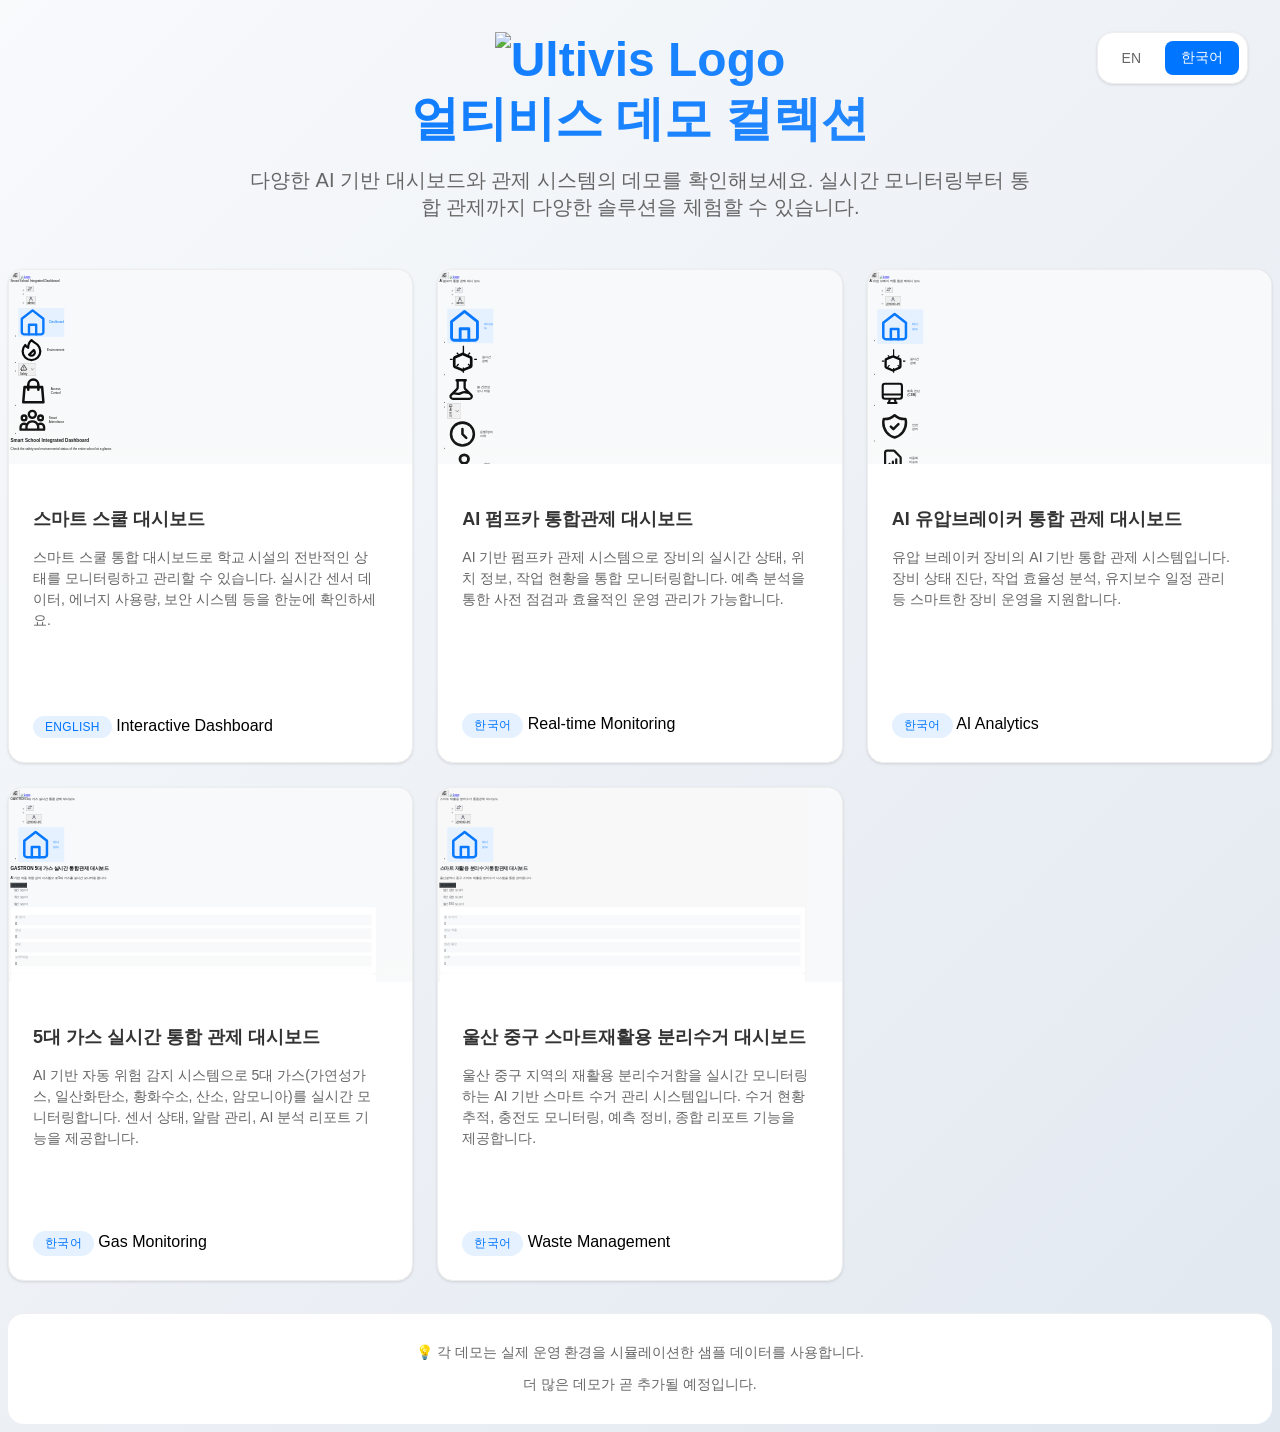
==== index.html @ 72548e25 "style: 진입페이지 한/영 번역 토글추가 - 언어 전환이 가능한 페이지로 수정" ====
<!-- index.html -->
<!doctype html>
<html lang="ko">
  <head>
    <meta charset="UTF-8" />
    <meta name="viewport" content="width=device-width, initial-scale=1.0" />
    <title>Ultivis - Demo Collection</title>
    <link rel="icon" type="image/x-icon" href="./assets/favicon.png" />
    <script src="https://cdn.tailwindcss.com"></script>

    <style>
      @font-face {
        font-family: 'SUIT-Regular';
        src: url('../SUIT-Regular.woff2') format('woff2');
        font-weight: 400;
        font-style: normal;
        font-display: swap;
      }

      :root {
        --color-primary: #0075ff;
        --color-primary-10: #e5f1ff;
        --color-primary-dark: #318fff;
        --color-grayscale-100: #000000;
        --color-grayscale-200: #333333;
        --color-grayscale-300: #666666;
        --color-grayscale-500: #cccccc;
        --color-grayscale-700: #eeeeee;
        --color-grayscale-800: #f5f5f5;
        --color-grayscale-1000: #ffffff;
        --shadow-card: 0px 1px 3px rgba(0, 0, 0, 0.12);
        --radius-lg: 1rem;
        --transition-normal: 0.3s ease-in-out;
      }

      body {
        font-family:
          'SUIT-Regular',
          -apple-system,
          BlinkMacSystemFont,
          'Segoe UI',
          Roboto,
          sans-serif;
        font-weight: 400;
        -webkit-font-smoothing: antialiased;
        -moz-osx-font-smoothing: grayscale;
        background: linear-gradient(135deg, #f8fafc 0%, #e2e8f0 100%);
        min-height: 100vh;
      }

      .demo-card {
        background: var(--color-grayscale-1000);
        border-radius: var(--radius-lg);
        box-shadow: var(--shadow-card);
        border: 1px solid var(--color-grayscale-700);
        transition: all var(--transition-normal);
        overflow: hidden;
        display: flex;
        flex-direction: column;
      }

      .demo-card:hover {
        transform: translateY(-2px);
        box-shadow: 0px 8px 25px rgba(0, 0, 0, 0.15);
      }

      .demo-link {
        display: block;
        text-decoration: none;
        color: inherit;
        height: 100%;
      }

      .demo-card-content {
        padding: 1.5rem;
        height: 250px;
        display: flex;
        flex-direction: column;
        justify-content: space-between;
      }

      .demo-title {
        font-size: 1.125rem;
        font-weight: 600;
        color: var(--color-grayscale-200);
        margin-bottom: 0.5rem;
        line-height: 1.5;
      }

      .demo-description {
        color: var(--color-grayscale-300);
        font-size: 0.875rem;
        line-height: 1.5;
        margin-bottom: 1rem;
        flex-grow: 1;
        max-height: 100px;
        overflow-y: auto;
        padding-right: 0.5rem;
      }

      .demo-description::-webkit-scrollbar {
        width: 4px;
      }

      .demo-description::-webkit-scrollbar-track {
        background: var(--color-grayscale-700);
        border-radius: 2px;
      }

      .demo-description::-webkit-scrollbar-thumb {
        background: var(--color-grayscale-500);
        border-radius: 2px;
      }

      .demo-description::-webkit-scrollbar-thumb:hover {
        background: var(--color-grayscale-300);
      }

      .demo-badge {
        display: inline-block;
        background: var(--color-primary-10);
        color: var(--color-primary);
        padding: 0.25rem 0.75rem;
        border-radius: 9999px;
        font-size: 0.75rem;
        font-weight: 500;
        text-transform: uppercase;
        letter-spacing: 0.025em;
      }

      .demo-preview {
        width: 1920px;
        height: 1080px;
        border: none;
        border-radius: 0;
        pointer-events: none;
        transform: scale(0.192);
        transform-origin: top left;
        margin-bottom: -886px;
        margin-left: 0px;
      }

      .demo-preview-container {
        width: 100%;
        height: 194px;
        overflow: hidden;
        background: #f8f9fa;
        position: relative;
      }

      .demo-preview-overlay {
        position: absolute;
        top: 0;
        left: 0;
        right: 0;
        bottom: 0;
        background: linear-gradient(
          to bottom,
          transparent 0%,
          rgba(255, 255, 255, 0.1) 100%
        );
        z-index: 1;
        pointer-events: none;
      }

      .hero-section {
        text-align: center;
        margin-bottom: 3rem;
      }

      .hero-title {
        font-size: 3rem;
        font-weight: 700;
        background: linear-gradient(
          135deg,
          var(--color-primary) 0%,
          var(--color-primary-dark) 100%
        );
        -webkit-background-clip: text;
        -webkit-text-fill-color: transparent;
        background-clip: text;
        margin-bottom: 1rem;
      }

      .hero-subtitle {
        font-size: 1.25rem;
        color: var(--color-grayscale-300);
        max-width: 800px;
        margin: 0 auto;
      }

      .grid-container {
        display: grid;
        grid-template-columns: repeat(auto-fit, minmax(350px, 1fr));
        gap: 1.5rem;
        margin-bottom: 2rem;
      }

      .footer-note {
        text-align: center;
        color: var(--color-grayscale-300);
        font-size: 0.875rem;
        padding: 1rem;
        border-top: 1px solid var(--color-grayscale-700);
        background: var(--color-grayscale-1000);
        border-radius: var(--radius-lg);
        margin-top: 2rem;
      }

      /* Language Toggle Button */
      .language-toggle {
        position: fixed;
        top: 2rem;
        right: 2rem;
        z-index: 1000;
        background: var(--color-grayscale-1000);
        border: 1px solid var(--color-grayscale-700);
        border-radius: var(--radius-lg);
        box-shadow: var(--shadow-card);
        padding: 0.5rem;
        display: flex;
        align-items: center;
        gap: 0.5rem;
        transition: all var(--transition-normal);
      }

      .language-toggle:hover {
        box-shadow: 0px 8px 25px rgba(0, 0, 0, 0.15);
        transform: translateY(-1px);
      }

      .language-toggle-btn {
        padding: 0.5rem 1rem;
        border: none;
        background: transparent;
        color: var(--color-grayscale-300);
        cursor: pointer;
        border-radius: 0.5rem;
        font-size: 0.875rem;
        font-weight: 500;
        transition: all var(--transition-normal);
      }

      .language-toggle-btn.active {
        background: var(--color-primary);
        color: white;
      }

      .language-toggle-btn:hover:not(.active) {
        background: var(--color-grayscale-700);
        color: var(--color-grayscale-200);
      }

      /* Language content visibility - Korean as default */
      .lang-en {
        display: none;
      }

      .lang-ko {
        display: block;
      }

      .english-mode .lang-en {
        display: block;
      }

      .english-mode .lang-ko {
        display: none;
      }

      @media (max-width: 640px) {
        .hero-title {
          font-size: 2rem;
        }

        .grid-container {
          grid-template-columns: 1fr;
          gap: 1rem;
        }

        .demo-card-content {
          padding: 1.25rem;
        }

        .language-toggle {
          top: 1rem;
          right: 1rem;
          padding: 0.375rem;
        }

        .language-toggle-btn {
          padding: 0.375rem 0.75rem;
          font-size: 0.75rem;
        }
      }
    </style>
  </head>

  <body class="p-6 md:p-8 lg:p-12">
    <!-- Language Toggle Button -->
    <div class="language-toggle">
      <button class="language-toggle-btn" id="btn-en" onclick="switchLanguage('en')">
        EN
      </button>
      <button class="language-toggle-btn active" id="btn-ko" onclick="switchLanguage('ko')">
        한국어
      </button>
    </div>

    <div class="mx-auto max-w-6xl">
      <!-- Hero Section -->
      <div class="hero-section">
        <h1 class="hero-title flex items-center justify-center">
          <img
            src="./assets/favicon.png"
            alt="Ultivis Logo"
            class="mr-4 h-16 w-16"
          />
          <span class="lang-en">Ultivis Demo Collection</span>
          <span class="lang-ko">얼티비스 데모 컬렉션</span>
        </h1>
        <p class="hero-subtitle">
          <span class="lang-en">
            Explore various AI-powered dashboards and control systems. Experience diverse solutions from real-time monitoring to integrated control systems.
          </span>
          <span class="lang-ko">
            다양한 AI 기반 대시보드와 관제 시스템의 데모를 확인해보세요. 실시간 모니터링부터 통합 관제까지 다양한 솔루션을 체험할 수 있습니다.
          </span>
        </p>
      </div>

      <!-- Demo Cards Grid -->
      <div class="grid-container">
        <!-- Demo 1: Smart School Dashboard -->
        <div class="demo-card">
          <a href="./pages/01.html" class="demo-link">
            <div class="demo-preview-container">
              <iframe src="./pages/01.html" class="demo-preview"></iframe>
              <div class="demo-preview-overlay"></div>
            </div>
            <div class="demo-card-content">
              <div>
                <h3 class="demo-title">
                  <span class="lang-en">Smart School Dashboard</span>
                  <span class="lang-ko">스마트 스쿨 대시보드</span>
                </h3>
                <p class="demo-description">
                  <span class="lang-en">
                    Comprehensive smart school integrated dashboard for monitoring and managing overall facility status. View real-time sensor data, energy usage, security systems and more at a glance.
                  </span>
                  <span class="lang-ko">
                    스마트 스쿨 통합 대시보드로 학교 시설의 전반적인 상태를 모니터링하고 관리할 수 있습니다. 실시간 센서 데이터, 에너지 사용량, 보안 시스템 등을 한눈에 확인하세요.
                  </span>
                </p>
              </div>
              <div class="flex items-center justify-between">
                <span class="demo-badge">English</span>
                <span class="text-gray-400 text-xs">Interactive Dashboard</span>
              </div>
            </div>
          </a>
        </div>

        <!-- Demo 2: AI 펌프카 -->
        <div class="demo-card">
          <a href="./pages/02.html" class="demo-link">
            <div class="demo-preview-container">
              <iframe src="./pages/02.html" class="demo-preview"></iframe>
              <div class="demo-preview-overlay"></div>
            </div>
            <div class="demo-card-content">
              <div>
                <h3 class="demo-title">
                  <span class="lang-en">AI Pump Truck Integrated Control Dashboard</span>
                  <span class="lang-ko">AI 펌프카 통합관제 대시보드</span>
                </h3>
                <p class="demo-description">
                  <span class="lang-en">
                    AI-based pump truck control system for integrated monitoring of real-time equipment status, location information, and work progress. Enables predictive analysis for proactive maintenance and efficient operation management.
                  </span>
                  <span class="lang-ko">
                    AI 기반 펌프카 관제 시스템으로 장비의 실시간 상태, 위치 정보, 작업 현황을 통합 모니터링합니다. 예측 분석을 통한 사전 점검과 효율적인 운영 관리가 가능합니다.
                  </span>
                </p>
              </div>
              <div class="flex items-center justify-between">
                <span class="demo-badge">한국어</span>
                <span class="text-gray-400 text-xs">Real-time Monitoring</span>
              </div>
            </div>
          </a>
        </div>

        <!-- Demo 3: AI 유압 브레이커 -->
        <div class="demo-card">
          <a href="./pages/03.html" class="demo-link">
            <div class="demo-preview-container">
              <iframe src="./pages/03.html" class="demo-preview"></iframe>
              <div class="demo-preview-overlay"></div>
            </div>
            <div class="demo-card-content">
              <div>
                <h3 class="demo-title">
                  <span class="lang-en">AI Hydraulic Breaker Integrated Control Dashboard</span>
                  <span class="lang-ko">AI 유압브레이커 통합 관제 대시보드</span>
                </h3>
                <p class="demo-description">
                  <span class="lang-en">
                    AI-based integrated control system for hydraulic breaker equipment. Supports smart equipment operation including equipment status diagnosis, work efficiency analysis, and maintenance schedule management.
                  </span>
                  <span class="lang-ko">
                    유압 브레이커 장비의 AI 기반 통합 관제 시스템입니다. 장비 상태 진단, 작업 효율성 분석, 유지보수 일정 관리 등 스마트한 장비 운영을 지원합니다.
                  </span>
                </p>
              </div>
              <div class="flex items-center justify-between">
                <span class="demo-badge">한국어</span>
                <span class="text-gray-400 text-xs">AI Analytics</span>
              </div>
            </div>
          </a>
        </div>

        <!-- Demo 4: GASTRON 5대 가스 관제 -->
        <div class="demo-card">
          <a href="./pages/04.html" class="demo-link">
            <div class="demo-preview-container">
              <iframe src="./pages/04.html" class="demo-preview"></iframe>
              <div class="demo-preview-overlay"></div>
            </div>
            <div class="demo-card-content">
              <div>
                <h3 class="demo-title">
                  <span class="lang-en">5-Gas Real-Time Integrated Control Dashboard</span>
                  <span class="lang-ko">5대 가스 실시간 통합 관제 대시보드</span>
                </h3>
                <p class="demo-description">
                  <span class="lang-en">
                    AI-based automatic hazard detection system for real-time monitoring of 5 gases (combustible gas, carbon monoxide, hydrogen sulfide, oxygen, ammonia). Provides sensor status, alarm management, and AI analysis report functions.
                  </span>
                  <span class="lang-ko">
                    AI 기반 자동 위험 감지 시스템으로 5대 가스(가연성가스, 일산화탄소, 황화수소, 산소, 암모니아)를 실시간 모니터링합니다. 센서 상태, 알람 관리, AI 분석 리포트 기능을 제공합니다.
                  </span>
                </p>
              </div>
              <div class="flex items-center justify-between">
                <span class="demo-badge">한국어</span>
                <span class="text-gray-400 text-xs">Gas Monitoring</span>
              </div>
            </div>
          </a>
        </div>

        <!-- Demo 5: 스마트 재활용 분리수거 대시보드 -->
        <div class="demo-card">
          <a href="./pages/05.html" class="demo-link">
            <div class="demo-preview-container">
              <iframe src="./pages/05.html" class="demo-preview"></iframe>
              <div class="demo-preview-overlay"></div>
            </div>
            <div class="demo-card-content">
              <div>
                <h3 class="demo-title">
                  <span class="lang-en">Ulsan Jung-gu Smart Recycling Collection Dashboard</span>
                  <span class="lang-ko">울산 중구 스마트재활용 분리수거 대시보드</span>
                </h3>
                <p class="demo-description">
                  <span class="lang-en">
                    AI-based smart waste collection management system for real-time monitoring of recycling collection machines in Ulsan Jung-gu. Features include collection status tracking, fill level monitoring, predictive maintenance, and comprehensive reporting.
                  </span>
                  <span class="lang-ko">
                    울산 중구 지역의 재활용 분리수거함을 실시간 모니터링하는 AI 기반 스마트 수거 관리 시스템입니다. 수거 현황 추적, 충전도 모니터링, 예측 정비, 종합 리포트 기능을 제공합니다.
                  </span>
                </p>
              </div>
              <div class="flex items-center justify-between">
                <span class="demo-badge">한국어</span>
                <span class="text-gray-400 text-xs">Waste Management</span>
              </div>
            </div>
          </a>
        </div>
      </div>

      <!-- Footer Note -->
      <div class="footer-note">
        <p>
          <span class="lang-en">
            💡 Each demo uses sample data that simulates real operating environments.
          </span>
          <span class="lang-ko">
            💡 각 데모는 실제 운영 환경을 시뮬레이션한 샘플 데이터를 사용합니다.
          </span>
        </p>
        <p class="mt-2 text-xs">
          <span class="lang-en">
            More demos will be added soon.
          </span>
          <span class="lang-ko">
            더 많은 데모가 곧 추가될 예정입니다.
          </span>
        </p>
      </div>
    </div>

    <script>
      // Language toggle functionality
      function switchLanguage(lang) {
        const body = document.body;
        const btnEn = document.getElementById('btn-en');
        const btnKo = document.getElementById('btn-ko');
        
        if (lang === 'en') {
          body.classList.add('english-mode');
          btnEn.classList.add('active');
          btnKo.classList.remove('active');
          localStorage.setItem('language', 'en');
        } else {
          body.classList.remove('english-mode');
          btnKo.classList.add('active');
          btnEn.classList.remove('active');
          localStorage.setItem('language', 'ko');
        }
      }
      
      // Initialize language from localStorage or default to Korean
      document.addEventListener('DOMContentLoaded', function() {
        const savedLang = localStorage.getItem('language') || 'ko';
        switchLanguage(savedLang);
      });
    </script>
  </body>
</html>
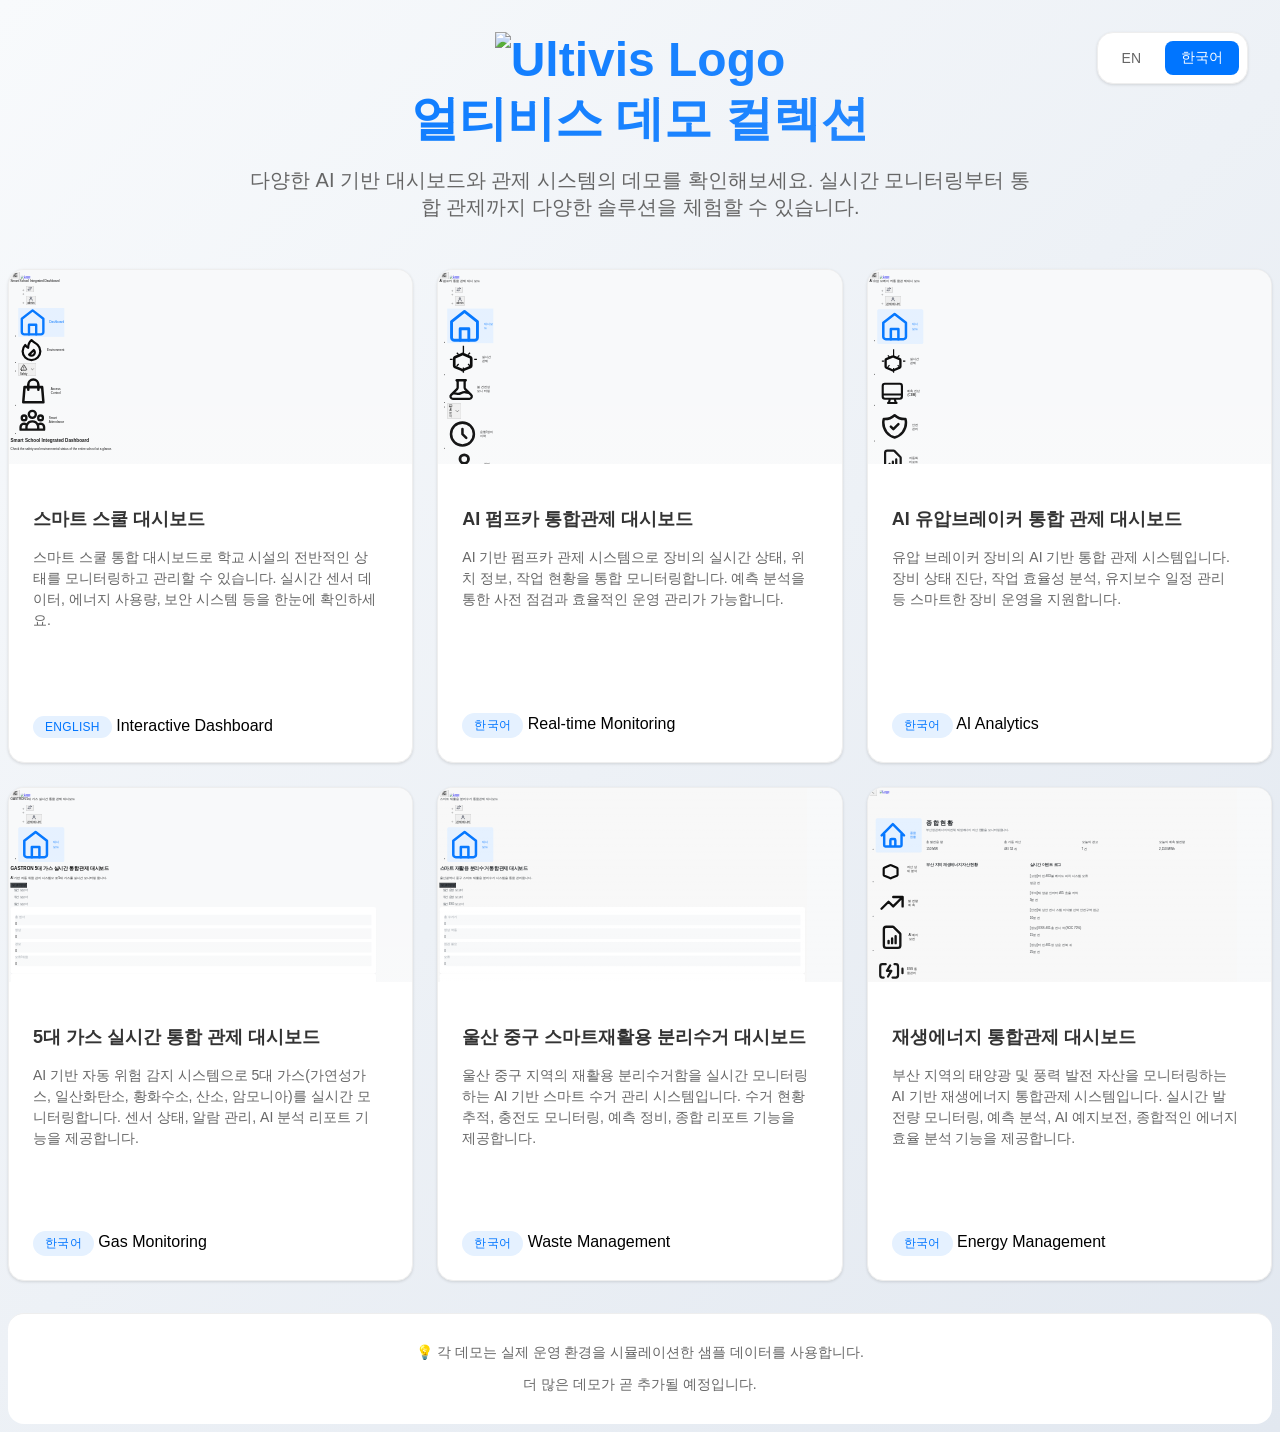
==== commit bda88347: "feat: 데모페이지(6) 추가 - 페이지 추가 - index.html 해당 페이지 라우트 업데이트" ====
--- a/index.html
+++ b/index.html
@@ -480,6 +480,36 @@
             </div>
           </a>
         </div>
+
+        <!-- Demo 6: 재생에너지 통합관제 -->
+        <div class="demo-card">
+          <a href="./pages/06.html" class="demo-link">
+            <div class="demo-preview-container">
+              <iframe src="./pages/06.html" class="demo-preview"></iframe>
+              <div class="demo-preview-overlay"></div>
+            </div>
+            <div class="demo-card-content">
+              <div>
+                <h3 class="demo-title">
+                  <span class="lang-en">Renewable Energy Integrated Control Dashboard</span>
+                  <span class="lang-ko">재생에너지 통합관제 대시보드</span>
+                </h3>
+                <p class="demo-description">
+                  <span class="lang-en">
+                    AI-based renewable energy integrated control system for monitoring solar and wind power assets in Busan region. Features include real-time power generation monitoring, predictive analytics, AI-powered maintenance, and comprehensive energy efficiency analysis.
+                  </span>
+                  <span class="lang-ko">
+                    부산 지역의 태양광 및 풍력 발전 자산을 모니터링하는 AI 기반 재생에너지 통합관제 시스템입니다. 실시간 발전량 모니터링, 예측 분석, AI 예지보전, 종합적인 에너지 효율 분석 기능을 제공합니다.
+                  </span>
+                </p>
+              </div>
+              <div class="flex items-center justify-between">
+                <span class="demo-badge">한국어</span>
+                <span class="text-gray-400 text-xs">Energy Management</span>
+              </div>
+            </div>
+          </a>
+        </div>
       </div>
 
       <!-- Footer Note -->
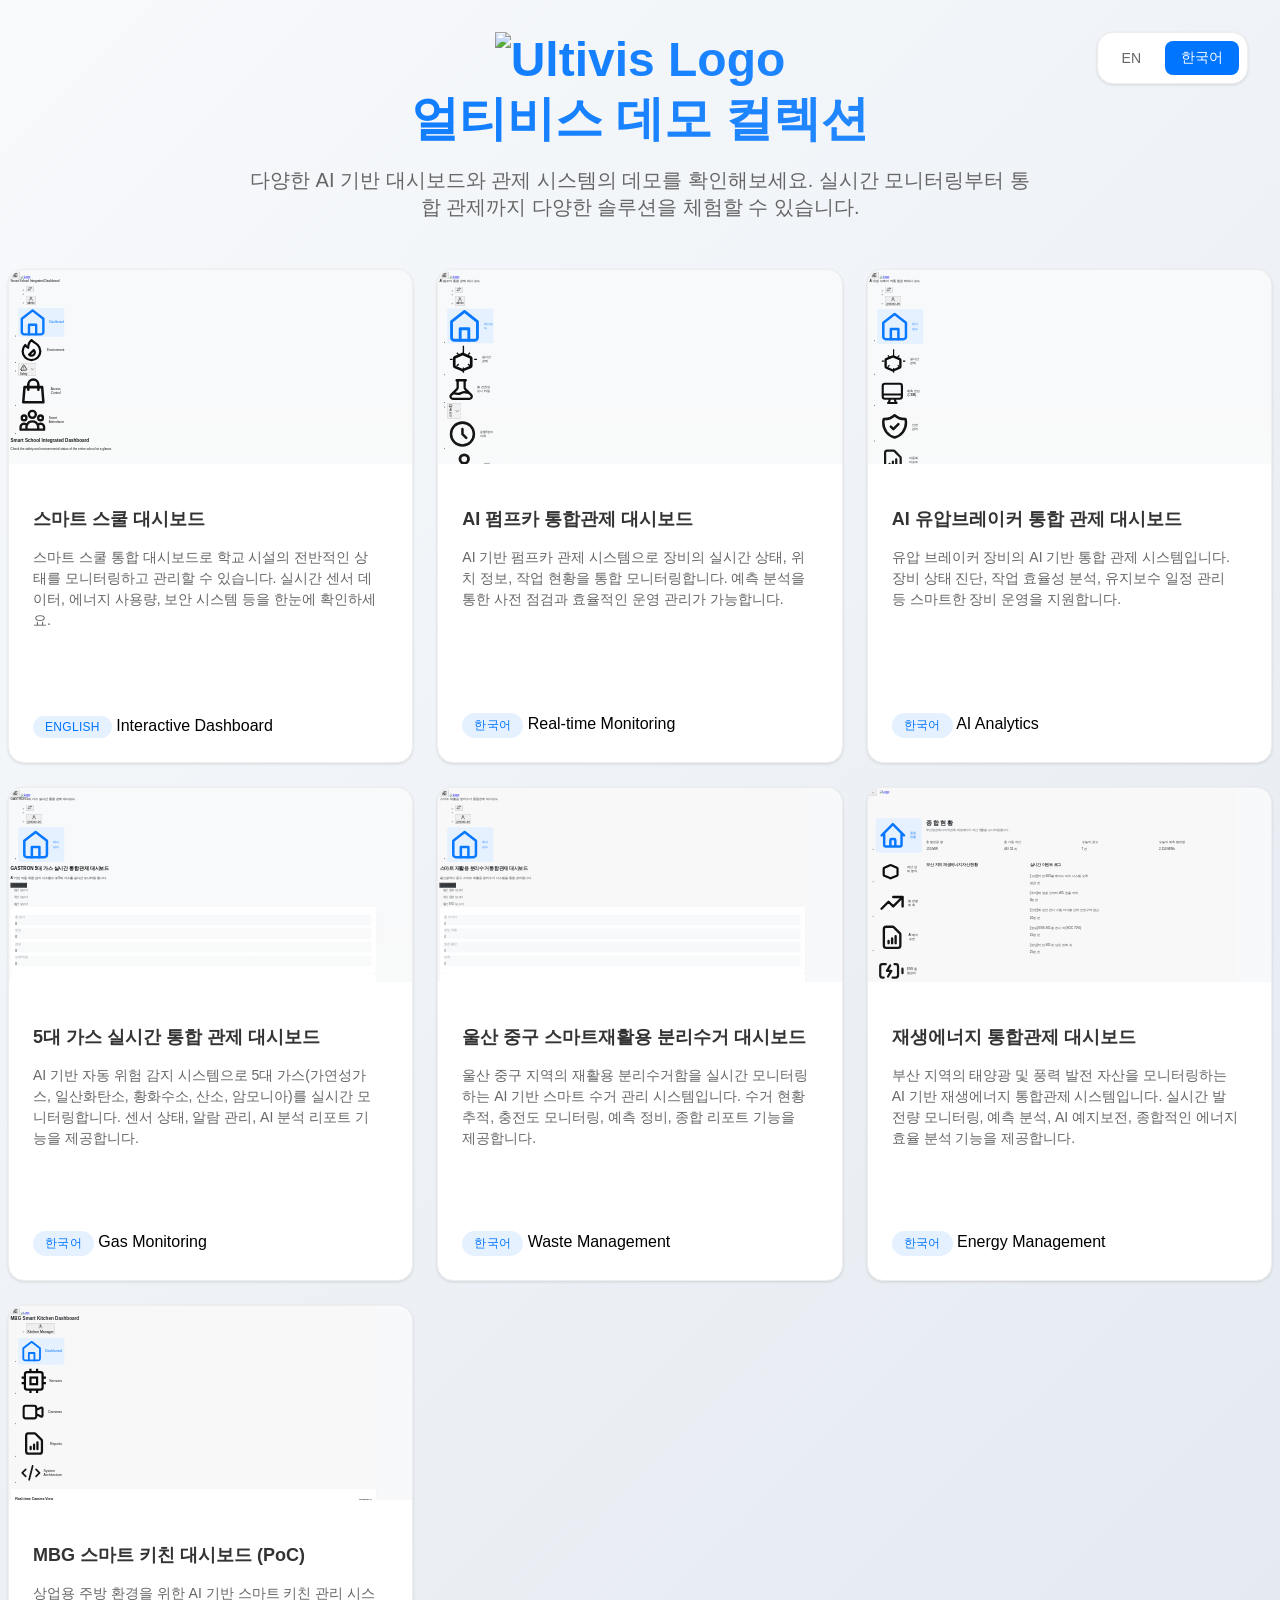
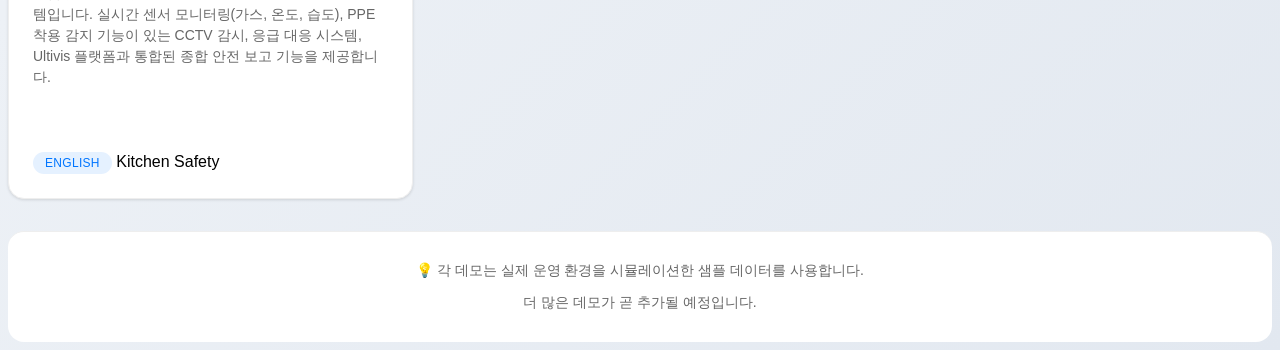
==== commit 895ccbd1: "feat: 데모페이지(7) 추가 - 페이지 추가 - index.html 해당 페이지 라우트 업데이트" ====
--- a/index.html
+++ b/index.html
@@ -510,6 +510,36 @@
             </div>
           </a>
         </div>
+
+        <!-- Demo 7: MBG 스마트 키친 대시보드 -->
+        <div class="demo-card">
+          <a href="./pages/07.html" class="demo-link">
+            <div class="demo-preview-container">
+              <iframe src="./pages/07.html" class="demo-preview"></iframe>
+              <div class="demo-preview-overlay"></div>
+            </div>
+            <div class="demo-card-content">
+              <div>
+                <h3 class="demo-title">
+                  <span class="lang-en">MBG Smart Kitchen Dashboard (PoC)</span>
+                  <span class="lang-ko">MBG 스마트 키친 대시보드 (PoC)</span>
+                </h3>
+                <p class="demo-description">
+                  <span class="lang-en">
+                    AI-powered smart kitchen management system for commercial kitchen environments. Features real-time sensor monitoring (gas, temperature, humidity), CCTV surveillance with PPE compliance detection, emergency response systems, and comprehensive safety reporting with Ultivis platform integration.
+                  </span>
+                  <span class="lang-ko">
+                    상업용 주방 환경을 위한 AI 기반 스마트 키친 관리 시스템입니다. 실시간 센서 모니터링(가스, 온도, 습도), PPE 착용 감지 기능이 있는 CCTV 감시, 응급 대응 시스템, Ultivis 플랫폼과 통합된 종합 안전 보고 기능을 제공합니다.
+                  </span>
+                </p>
+              </div>
+              <div class="flex items-center justify-between">
+                <span class="demo-badge">English</span>
+                <span class="text-gray-400 text-xs">Kitchen Safety</span>
+              </div>
+            </div>
+          </a>
+        </div>
       </div>
 
       <!-- Footer Note -->
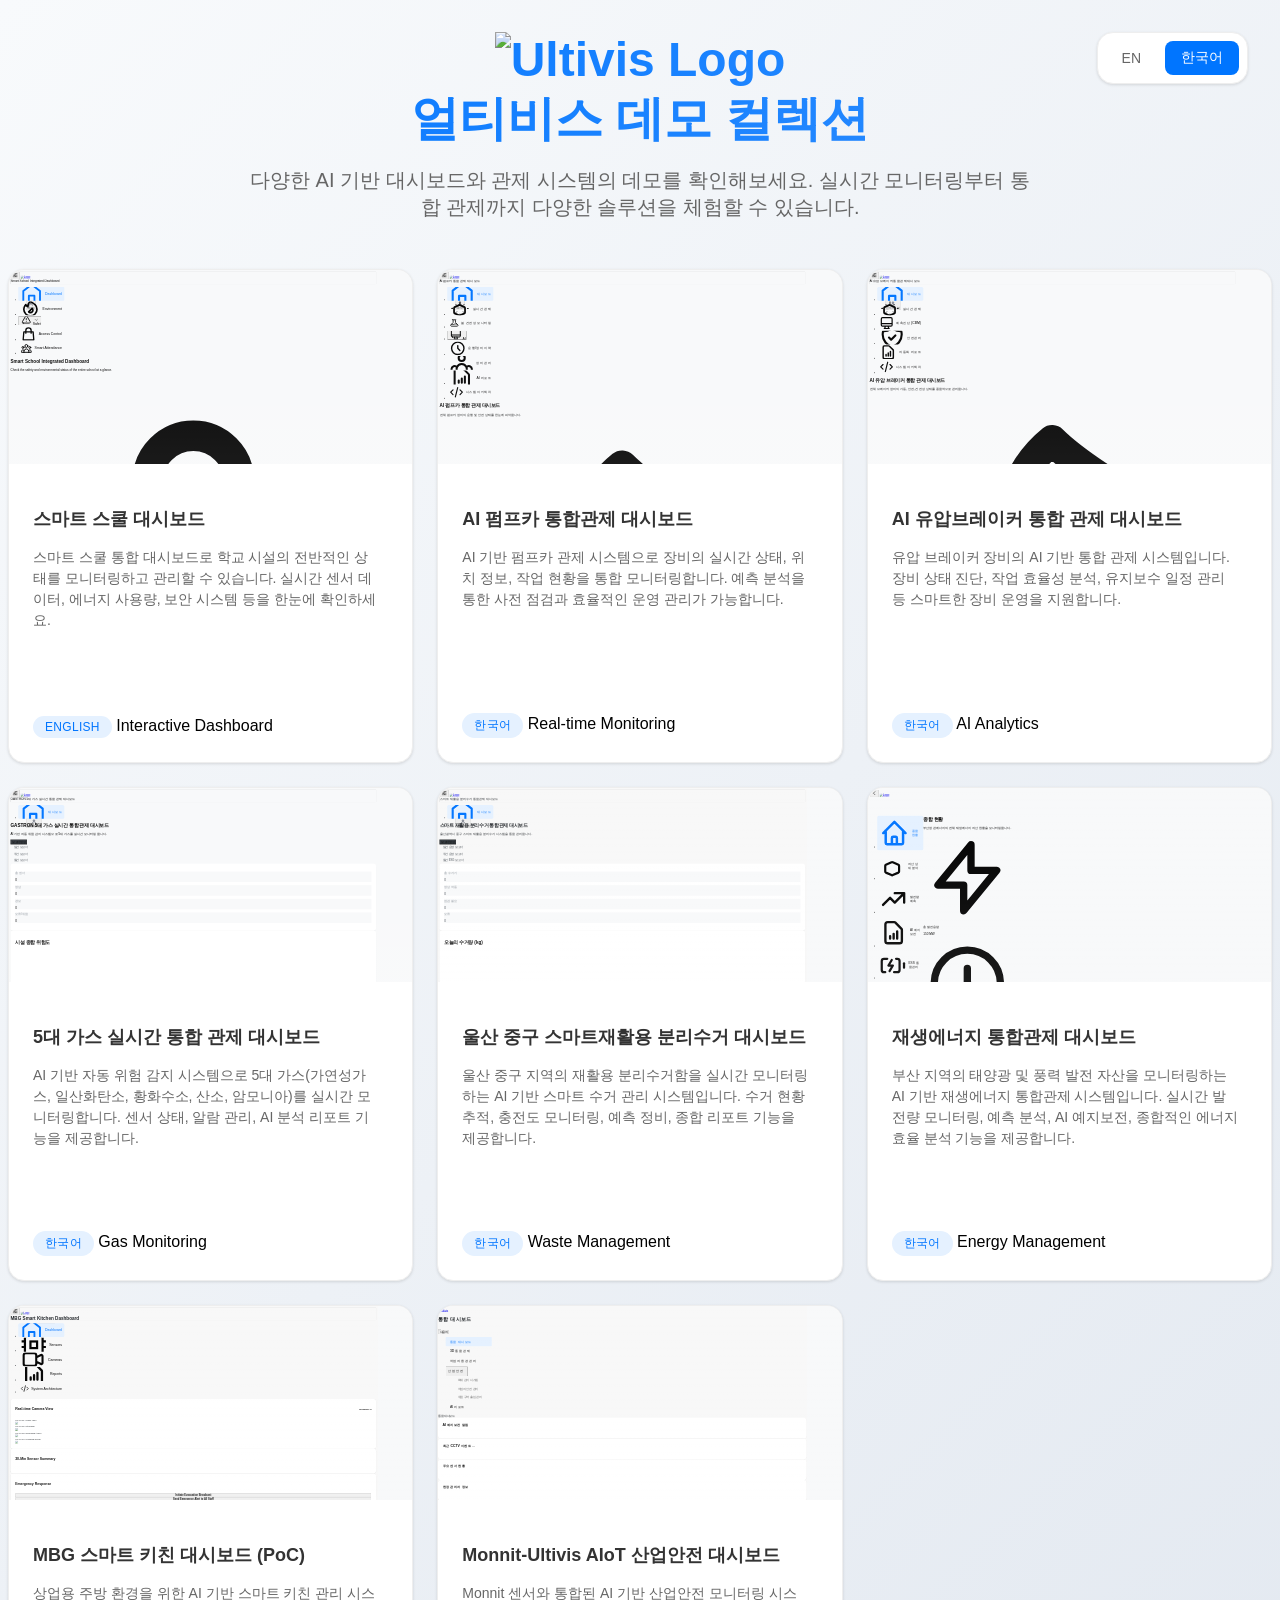
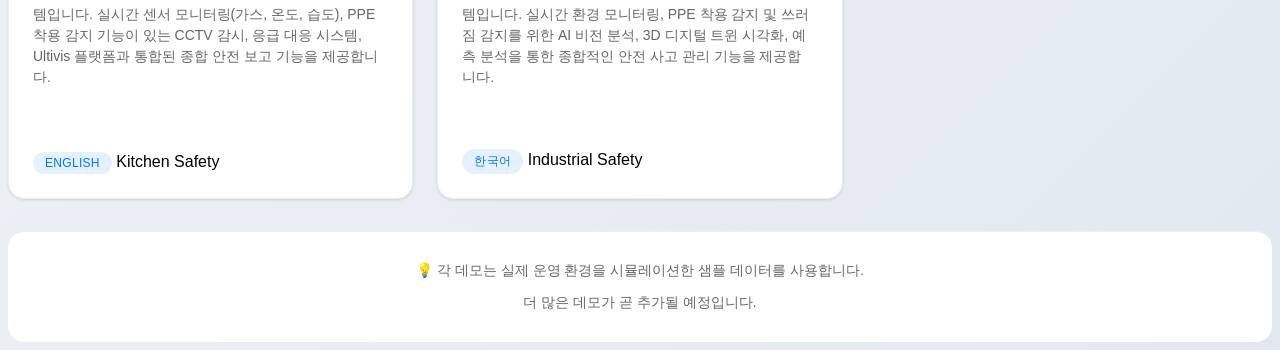
==== commit 1c46319e: "feat: 데모페이지(8) 추가 - 산업 안전 데모 페이지 추가 - index.html 업데이트" ====
--- a/index.html
+++ b/index.html
@@ -540,6 +540,36 @@
             </div>
           </a>
         </div>
+
+        <!-- Demo 8: Monnit-Ultivis AIoT Safety Dashboard -->
+        <div class="demo-card">
+          <a href="./pages/08.html" class="demo-link">
+            <div class="demo-preview-container">
+              <iframe src="./pages/08.html" class="demo-preview"></iframe>
+              <div class="demo-preview-overlay"></div>
+            </div>
+            <div class="demo-card-content">
+              <div>
+                <h3 class="demo-title">
+                  <span class="lang-en">Monnit-Ultivis AIoT Safety Dashboard</span>
+                  <span class="lang-ko">Monnit-Ultivis AIoT 산업안전 대시보드</span>
+                </h3>
+                <p class="demo-description">
+                  <span class="lang-en">
+                    AI-powered industrial safety monitoring system with Monnit sensor integration. Features real-time environmental monitoring, AI-powered vision analytics for PPE detection and fall detection, 3D digital twin visualization, and comprehensive safety incident management with predictive analytics.
+                  </span>
+                  <span class="lang-ko">
+                    Monnit 센서와 통합된 AI 기반 산업안전 모니터링 시스템입니다. 실시간 환경 모니터링, PPE 착용 감지 및 쓰러짐 감지를 위한 AI 비전 분석, 3D 디지털 트윈 시각화, 예측 분석을 통한 종합적인 안전 사고 관리 기능을 제공합니다.
+                  </span>
+                </p>
+              </div>
+              <div class="flex items-center justify-between">
+                <span class="demo-badge">한국어</span>
+                <span class="text-gray-400 text-xs">Industrial Safety</span>
+              </div>
+            </div>
+          </a>
+        </div>
       </div>
 
       <!-- Footer Note -->
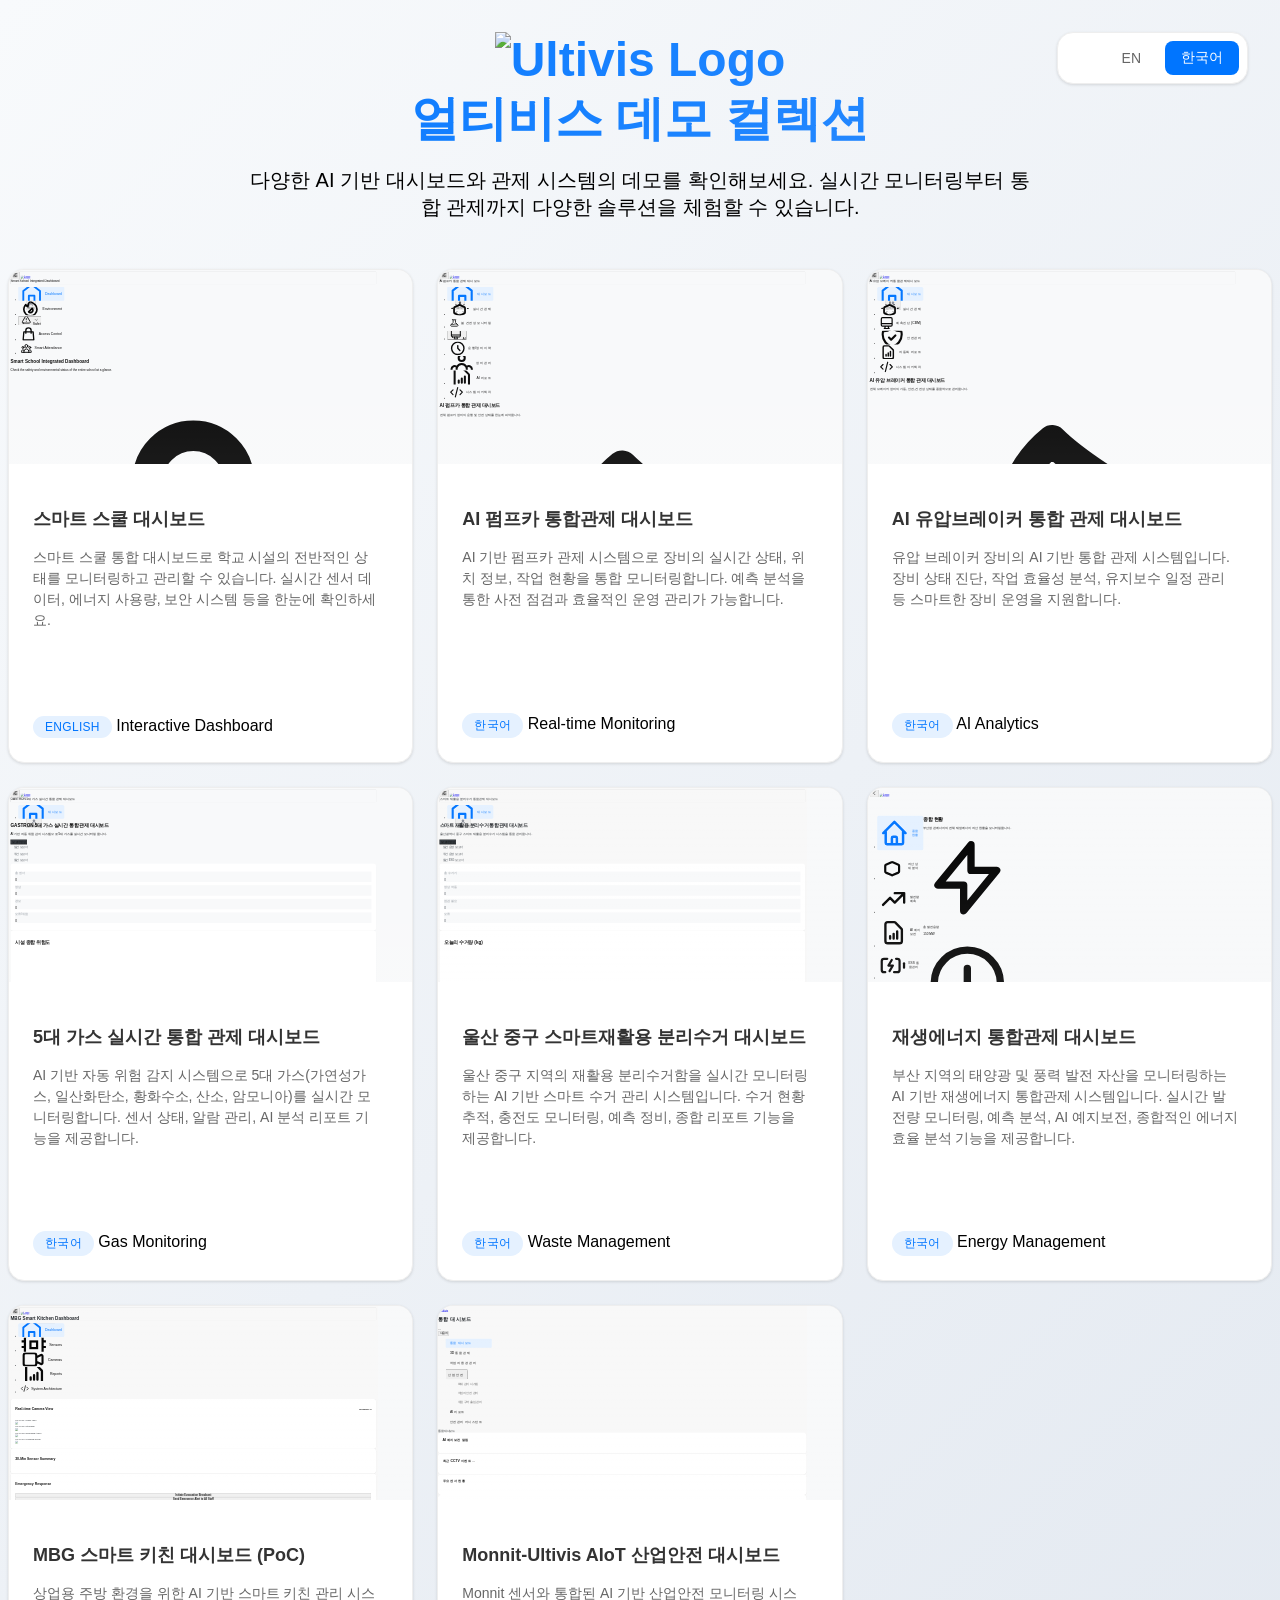
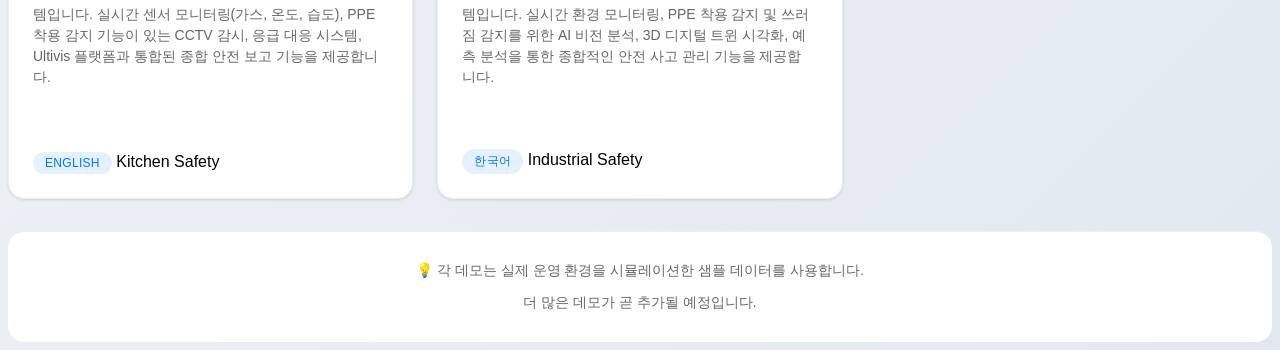
==== commit 025a143a: "style: 홈페이지 다크모드 적용 - 다크모드 기능 적용" ====
--- a/index.html
+++ b/index.html
@@ -7,6 +7,11 @@
     <title>Ultivis - Demo Collection</title>
     <link rel="icon" type="image/x-icon" href="./assets/favicon.png" />
     <script src="https://cdn.tailwindcss.com"></script>
+    <script>
+      tailwind.config = {
+        darkMode: 'class',
+      };
+    </script>
 
     <style>
       @font-face {
@@ -33,6 +38,20 @@
         --transition-normal: 0.3s ease-in-out;
       }
 
+      /* Dark Mode Variables */
+      .dark {
+        --color-primary: #318fff;
+        --color-primary-10: rgba(49, 143, 255, 0.15);
+        --color-grayscale-100: #ffffff;
+        --color-grayscale-200: #e5e5e5;
+        --color-grayscale-300: rgba(255, 255, 255, 0.7);
+        --color-grayscale-500: #999999;
+        --color-grayscale-700: rgba(255, 255, 255, 0.1);
+        --color-grayscale-800: #333333;
+        --color-grayscale-1000: #222222;
+        --shadow-card: 0px 1px 3px rgba(255, 255, 255, 0.12);
+      }
+
       body {
         font-family:
           'SUIT-Regular',
@@ -46,6 +65,12 @@
         -moz-osx-font-smoothing: grayscale;
         background: linear-gradient(135deg, #f8fafc 0%, #e2e8f0 100%);
         min-height: 100vh;
+        transition: background 0.3s ease-in-out;
+      }
+
+      /* Dark Mode Body */
+      .dark body {
+        background: #222222;
       }
 
       .demo-card {
@@ -184,7 +209,6 @@
 
       .hero-subtitle {
         font-size: 1.25rem;
-        color: var(--color-grayscale-300);
         max-width: 800px;
         margin: 0 auto;
       }
@@ -297,20 +321,57 @@
   </head>
 
   <body class="p-6 md:p-8 lg:p-12">
-    <!-- Language Toggle Button -->
-    <div class="language-toggle">
-      <button class="language-toggle-btn" id="btn-en" onclick="switchLanguage('en')">
-        EN
-      </button>
-      <button class="language-toggle-btn active" id="btn-ko" onclick="switchLanguage('ko')">
-        한국어
-      </button>
-    </div>
+    <!-- Header Controls -->
+    <header class="mb-8 flex items-center justify-between">
+      <!-- Language & Dark Mode Toggle -->
+      <div class="language-toggle">
+        <button
+          onclick="toggleDarkMode()"
+          class="language-toggle-btn"
+          id="dark-mode-toggle"
+          title="Toggle dark mode"
+        >
+          <svg
+            id="theme-icon"
+            class="h-4 w-4"
+            fill="none"
+            stroke="currentColor"
+            viewBox="0 0 24 24"
+          >
+            <path
+              stroke-linecap="round"
+              stroke-linejoin="round"
+              stroke-width="2"
+              d="M12 3v1m0 16v1m9-9h-1M4 12H3m15.364 6.364l-.707-.707M6.343 6.343l-.707-.707m12.728 0l-.707.707M6.343 17.657l-.707.707M16 12a4 4 0 11-8 0 4 4 0 018 0z"
+            />
+          </svg>
+        </button>
+        <button
+          class="language-toggle-btn"
+          id="btn-en"
+          onclick="switchLanguage('en')"
+        >
+          EN
+        </button>
+        <button
+          class="language-toggle-btn active"
+          id="btn-ko"
+          onclick="switchLanguage('ko')"
+        >
+          한국어
+        </button>
+      </div>
+
+      <!-- Right side (empty for future use) -->
+      <div></div>
+    </header>
 
     <div class="mx-auto max-w-6xl">
       <!-- Hero Section -->
       <div class="hero-section">
-        <h1 class="hero-title flex items-center justify-center">
+        <h1
+          class="hero-title flex items-center justify-center dark:bg-gradient-to-br dark:from-blue-400 dark:to-blue-600 dark:bg-clip-text dark:text-transparent"
+        >
           <img
             src="./assets/favicon.png"
             alt="Ultivis Logo"
@@ -319,12 +380,15 @@
           <span class="lang-en">Ultivis Demo Collection</span>
           <span class="lang-ko">얼티비스 데모 컬렉션</span>
         </h1>
-        <p class="hero-subtitle">
+        <p class="hero-subtitle text-gray-600 dark:!text-white">
           <span class="lang-en">
-            Explore various AI-powered dashboards and control systems. Experience diverse solutions from real-time monitoring to integrated control systems.
+            Explore various AI-powered dashboards and control systems.
+            Experience diverse solutions from real-time monitoring to integrated
+            control systems.
           </span>
           <span class="lang-ko">
-            다양한 AI 기반 대시보드와 관제 시스템의 데모를 확인해보세요. 실시간 모니터링부터 통합 관제까지 다양한 솔루션을 체험할 수 있습니다.
+            다양한 AI 기반 대시보드와 관제 시스템의 데모를 확인해보세요. 실시간
+            모니터링부터 통합 관제까지 다양한 솔루션을 체험할 수 있습니다.
           </span>
         </p>
       </div>
@@ -332,240 +396,366 @@
       <!-- Demo Cards Grid -->
       <div class="grid-container">
         <!-- Demo 1: Smart School Dashboard -->
-        <div class="demo-card">
+        <div
+          class="demo-card dark:shadow-gray-900/20 border-gray-200 dark:border-gray-700 border bg-white shadow-lg dark:bg-[#333]"
+        >
           <a href="./pages/01.html" class="demo-link">
-            <div class="demo-preview-container">
+            <div class="demo-preview-container bg-gray-50 dark:bg-gray-900">
               <iframe src="./pages/01.html" class="demo-preview"></iframe>
               <div class="demo-preview-overlay"></div>
             </div>
             <div class="demo-card-content">
               <div>
-                <h3 class="demo-title">
+                <h3 class="demo-title text-gray-900 dark:text-white">
                   <span class="lang-en">Smart School Dashboard</span>
                   <span class="lang-ko">스마트 스쿨 대시보드</span>
                 </h3>
-                <p class="demo-description">
+                <p class="demo-description text-gray-600 dark:text-gray-300">
                   <span class="lang-en">
-                    Comprehensive smart school integrated dashboard for monitoring and managing overall facility status. View real-time sensor data, energy usage, security systems and more at a glance.
+                    Comprehensive smart school integrated dashboard for
+                    monitoring and managing overall facility status. View
+                    real-time sensor data, energy usage, security systems and
+                    more at a glance.
                   </span>
                   <span class="lang-ko">
-                    스마트 스쿨 통합 대시보드로 학교 시설의 전반적인 상태를 모니터링하고 관리할 수 있습니다. 실시간 센서 데이터, 에너지 사용량, 보안 시스템 등을 한눈에 확인하세요.
+                    스마트 스쿨 통합 대시보드로 학교 시설의 전반적인 상태를
+                    모니터링하고 관리할 수 있습니다. 실시간 센서 데이터, 에너지
+                    사용량, 보안 시스템 등을 한눈에 확인하세요.
                   </span>
                 </p>
               </div>
               <div class="flex items-center justify-between">
-                <span class="demo-badge">English</span>
-                <span class="text-gray-400 text-xs">Interactive Dashboard</span>
+                <span
+                  class="demo-badge bg-blue-50 text-blue-600 dark:bg-blue-900/30 dark:text-blue-400"
+                  >English</span
+                >
+                <span class="text-gray-400 dark:text-gray-500 text-xs"
+                  >Interactive Dashboard</span
+                >
               </div>
             </div>
           </a>
         </div>
 
         <!-- Demo 2: AI 펌프카 -->
-        <div class="demo-card">
+        <div
+          class="demo-card dark:shadow-gray-900/20 border-gray-200 dark:border-gray-700 border bg-white shadow-lg dark:bg-[#333]"
+        >
           <a href="./pages/02.html" class="demo-link">
-            <div class="demo-preview-container">
+            <div class="demo-preview-container bg-gray-50 dark:bg-gray-900">
               <iframe src="./pages/02.html" class="demo-preview"></iframe>
               <div class="demo-preview-overlay"></div>
             </div>
             <div class="demo-card-content">
               <div>
-                <h3 class="demo-title">
-                  <span class="lang-en">AI Pump Truck Integrated Control Dashboard</span>
+                <h3 class="demo-title text-gray-900 dark:text-white">
+                  <span class="lang-en"
+                    >AI Pump Truck Integrated Control Dashboard</span
+                  >
                   <span class="lang-ko">AI 펌프카 통합관제 대시보드</span>
                 </h3>
-                <p class="demo-description">
+                <p class="demo-description text-gray-600 dark:text-gray-300">
                   <span class="lang-en">
-                    AI-based pump truck control system for integrated monitoring of real-time equipment status, location information, and work progress. Enables predictive analysis for proactive maintenance and efficient operation management.
+                    AI-based pump truck control system for integrated monitoring
+                    of real-time equipment status, location information, and
+                    work progress. Enables predictive analysis for proactive
+                    maintenance and efficient operation management.
                   </span>
                   <span class="lang-ko">
-                    AI 기반 펌프카 관제 시스템으로 장비의 실시간 상태, 위치 정보, 작업 현황을 통합 모니터링합니다. 예측 분석을 통한 사전 점검과 효율적인 운영 관리가 가능합니다.
+                    AI 기반 펌프카 관제 시스템으로 장비의 실시간 상태, 위치
+                    정보, 작업 현황을 통합 모니터링합니다. 예측 분석을 통한 사전
+                    점검과 효율적인 운영 관리가 가능합니다.
                   </span>
                 </p>
               </div>
               <div class="flex items-center justify-between">
-                <span class="demo-badge">한국어</span>
-                <span class="text-gray-400 text-xs">Real-time Monitoring</span>
+                <span
+                  class="demo-badge bg-blue-50 text-blue-600 dark:bg-blue-900/30 dark:text-blue-400"
+                  >한국어</span
+                >
+                <span class="text-gray-400 dark:text-gray-500 text-xs"
+                  >Real-time Monitoring</span
+                >
               </div>
             </div>
           </a>
         </div>
 
         <!-- Demo 3: AI 유압 브레이커 -->
-        <div class="demo-card">
+        <div
+          class="demo-card dark:shadow-gray-900/20 border-gray-200 dark:border-gray-700 border bg-white shadow-lg dark:bg-[#333]"
+        >
           <a href="./pages/03.html" class="demo-link">
-            <div class="demo-preview-container">
+            <div class="demo-preview-container bg-gray-50 dark:bg-gray-900">
               <iframe src="./pages/03.html" class="demo-preview"></iframe>
               <div class="demo-preview-overlay"></div>
             </div>
             <div class="demo-card-content">
               <div>
-                <h3 class="demo-title">
-                  <span class="lang-en">AI Hydraulic Breaker Integrated Control Dashboard</span>
-                  <span class="lang-ko">AI 유압브레이커 통합 관제 대시보드</span>
+                <h3 class="demo-title text-gray-900 dark:text-white">
+                  <span class="lang-en"
+                    >AI Hydraulic Breaker Integrated Control Dashboard</span
+                  >
+                  <span class="lang-ko"
+                    >AI 유압브레이커 통합 관제 대시보드</span
+                  >
                 </h3>
-                <p class="demo-description">
+                <p class="demo-description text-gray-600 dark:text-gray-300">
                   <span class="lang-en">
-                    AI-based integrated control system for hydraulic breaker equipment. Supports smart equipment operation including equipment status diagnosis, work efficiency analysis, and maintenance schedule management.
+                    AI-based integrated control system for hydraulic breaker
+                    equipment. Supports smart equipment operation including
+                    equipment status diagnosis, work efficiency analysis, and
+                    maintenance schedule management.
                   </span>
                   <span class="lang-ko">
-                    유압 브레이커 장비의 AI 기반 통합 관제 시스템입니다. 장비 상태 진단, 작업 효율성 분석, 유지보수 일정 관리 등 스마트한 장비 운영을 지원합니다.
+                    유압 브레이커 장비의 AI 기반 통합 관제 시스템입니다. 장비
+                    상태 진단, 작업 효율성 분석, 유지보수 일정 관리 등 스마트한
+                    장비 운영을 지원합니다.
                   </span>
                 </p>
               </div>
               <div class="flex items-center justify-between">
-                <span class="demo-badge">한국어</span>
-                <span class="text-gray-400 text-xs">AI Analytics</span>
+                <span
+                  class="demo-badge bg-blue-50 text-blue-600 dark:bg-blue-900/30 dark:text-blue-400"
+                  >한국어</span
+                >
+                <span class="text-gray-400 dark:text-gray-500 text-xs"
+                  >AI Analytics</span
+                >
               </div>
             </div>
           </a>
         </div>
 
         <!-- Demo 4: GASTRON 5대 가스 관제 -->
-        <div class="demo-card">
+        <div
+          class="demo-card dark:shadow-gray-900/20 border-gray-200 dark:border-gray-700 border bg-white shadow-lg dark:bg-[#333]"
+        >
           <a href="./pages/04.html" class="demo-link">
-            <div class="demo-preview-container">
+            <div class="demo-preview-container bg-gray-50 dark:bg-gray-900">
               <iframe src="./pages/04.html" class="demo-preview"></iframe>
               <div class="demo-preview-overlay"></div>
             </div>
             <div class="demo-card-content">
               <div>
-                <h3 class="demo-title">
-                  <span class="lang-en">5-Gas Real-Time Integrated Control Dashboard</span>
-                  <span class="lang-ko">5대 가스 실시간 통합 관제 대시보드</span>
+                <h3 class="demo-title text-gray-900 dark:text-white">
+                  <span class="lang-en"
+                    >5-Gas Real-Time Integrated Control Dashboard</span
+                  >
+                  <span class="lang-ko"
+                    >5대 가스 실시간 통합 관제 대시보드</span
+                  >
                 </h3>
-                <p class="demo-description">
+                <p class="demo-description text-gray-600 dark:text-gray-300">
                   <span class="lang-en">
-                    AI-based automatic hazard detection system for real-time monitoring of 5 gases (combustible gas, carbon monoxide, hydrogen sulfide, oxygen, ammonia). Provides sensor status, alarm management, and AI analysis report functions.
+                    AI-based automatic hazard detection system for real-time
+                    monitoring of 5 gases (combustible gas, carbon monoxide,
+                    hydrogen sulfide, oxygen, ammonia). Provides sensor status,
+                    alarm management, and AI analysis report functions.
                   </span>
                   <span class="lang-ko">
-                    AI 기반 자동 위험 감지 시스템으로 5대 가스(가연성가스, 일산화탄소, 황화수소, 산소, 암모니아)를 실시간 모니터링합니다. 센서 상태, 알람 관리, AI 분석 리포트 기능을 제공합니다.
+                    AI 기반 자동 위험 감지 시스템으로 5대 가스(가연성가스,
+                    일산화탄소, 황화수소, 산소, 암모니아)를 실시간
+                    모니터링합니다. 센서 상태, 알람 관리, AI 분석 리포트 기능을
+                    제공합니다.
                   </span>
                 </p>
               </div>
               <div class="flex items-center justify-between">
-                <span class="demo-badge">한국어</span>
-                <span class="text-gray-400 text-xs">Gas Monitoring</span>
+                <span
+                  class="demo-badge bg-blue-50 text-blue-600 dark:bg-blue-900/30 dark:text-blue-400"
+                  >한국어</span
+                >
+                <span class="text-gray-400 dark:text-gray-500 text-xs"
+                  >Gas Monitoring</span
+                >
               </div>
             </div>
           </a>
         </div>
 
         <!-- Demo 5: 스마트 재활용 분리수거 대시보드 -->
-        <div class="demo-card">
+        <div
+          class="demo-card dark:shadow-gray-900/20 border-gray-200 dark:border-gray-700 border bg-white shadow-lg dark:bg-[#333]"
+        >
           <a href="./pages/05.html" class="demo-link">
-            <div class="demo-preview-container">
+            <div class="demo-preview-container bg-gray-50 dark:bg-gray-900">
               <iframe src="./pages/05.html" class="demo-preview"></iframe>
               <div class="demo-preview-overlay"></div>
             </div>
             <div class="demo-card-content">
               <div>
-                <h3 class="demo-title">
-                  <span class="lang-en">Ulsan Jung-gu Smart Recycling Collection Dashboard</span>
-                  <span class="lang-ko">울산 중구 스마트재활용 분리수거 대시보드</span>
+                <h3 class="demo-title text-gray-900 dark:text-white">
+                  <span class="lang-en"
+                    >Ulsan Jung-gu Smart Recycling Collection Dashboard</span
+                  >
+                  <span class="lang-ko"
+                    >울산 중구 스마트재활용 분리수거 대시보드</span
+                  >
                 </h3>
-                <p class="demo-description">
+                <p class="demo-description text-gray-600 dark:text-gray-300">
                   <span class="lang-en">
-                    AI-based smart waste collection management system for real-time monitoring of recycling collection machines in Ulsan Jung-gu. Features include collection status tracking, fill level monitoring, predictive maintenance, and comprehensive reporting.
+                    AI-based smart waste collection management system for
+                    real-time monitoring of recycling collection machines in
+                    Ulsan Jung-gu. Features include collection status tracking,
+                    fill level monitoring, predictive maintenance, and
+                    comprehensive reporting.
                   </span>
                   <span class="lang-ko">
-                    울산 중구 지역의 재활용 분리수거함을 실시간 모니터링하는 AI 기반 스마트 수거 관리 시스템입니다. 수거 현황 추적, 충전도 모니터링, 예측 정비, 종합 리포트 기능을 제공합니다.
+                    울산 중구 지역의 재활용 분리수거함을 실시간 모니터링하는 AI
+                    기반 스마트 수거 관리 시스템입니다. 수거 현황 추적, 충전도
+                    모니터링, 예측 정비, 종합 리포트 기능을 제공합니다.
                   </span>
                 </p>
               </div>
               <div class="flex items-center justify-between">
-                <span class="demo-badge">한국어</span>
-                <span class="text-gray-400 text-xs">Waste Management</span>
+                <span
+                  class="demo-badge bg-blue-50 text-blue-600 dark:bg-blue-900/30 dark:text-blue-400"
+                  >한국어</span
+                >
+                <span class="text-gray-400 dark:text-gray-500 text-xs"
+                  >Waste Management</span
+                >
               </div>
             </div>
           </a>
         </div>
 
         <!-- Demo 6: 재생에너지 통합관제 -->
-        <div class="demo-card">
+        <div
+          class="demo-card dark:shadow-gray-900/20 border-gray-200 dark:border-gray-700 border bg-white shadow-lg dark:bg-[#333]"
+        >
           <a href="./pages/06.html" class="demo-link">
-            <div class="demo-preview-container">
+            <div class="demo-preview-container bg-gray-50 dark:bg-gray-900">
               <iframe src="./pages/06.html" class="demo-preview"></iframe>
               <div class="demo-preview-overlay"></div>
             </div>
             <div class="demo-card-content">
               <div>
-                <h3 class="demo-title">
-                  <span class="lang-en">Renewable Energy Integrated Control Dashboard</span>
+                <h3 class="demo-title text-gray-900 dark:text-white">
+                  <span class="lang-en"
+                    >Renewable Energy Integrated Control Dashboard</span
+                  >
                   <span class="lang-ko">재생에너지 통합관제 대시보드</span>
                 </h3>
-                <p class="demo-description">
+                <p class="demo-description text-gray-600 dark:text-gray-300">
                   <span class="lang-en">
-                    AI-based renewable energy integrated control system for monitoring solar and wind power assets in Busan region. Features include real-time power generation monitoring, predictive analytics, AI-powered maintenance, and comprehensive energy efficiency analysis.
+                    AI-based renewable energy integrated control system for
+                    monitoring solar and wind power assets in Busan region.
+                    Features include real-time power generation monitoring,
+                    predictive analytics, AI-powered maintenance, and
+                    comprehensive energy efficiency analysis.
                   </span>
                   <span class="lang-ko">
-                    부산 지역의 태양광 및 풍력 발전 자산을 모니터링하는 AI 기반 재생에너지 통합관제 시스템입니다. 실시간 발전량 모니터링, 예측 분석, AI 예지보전, 종합적인 에너지 효율 분석 기능을 제공합니다.
+                    부산 지역의 태양광 및 풍력 발전 자산을 모니터링하는 AI 기반
+                    재생에너지 통합관제 시스템입니다. 실시간 발전량 모니터링,
+                    예측 분석, AI 예지보전, 종합적인 에너지 효율 분석 기능을
+                    제공합니다.
                   </span>
                 </p>
               </div>
               <div class="flex items-center justify-between">
-                <span class="demo-badge">한국어</span>
-                <span class="text-gray-400 text-xs">Energy Management</span>
+                <span
+                  class="demo-badge bg-blue-50 text-blue-600 dark:bg-blue-900/30 dark:text-blue-400"
+                  >한국어</span
+                >
+                <span class="text-gray-400 dark:text-gray-500 text-xs"
+                  >Energy Management</span
+                >
               </div>
             </div>
           </a>
         </div>
 
         <!-- Demo 7: MBG 스마트 키친 대시보드 -->
-        <div class="demo-card">
+        <div
+          class="demo-card dark:shadow-gray-900/20 border-gray-200 dark:border-gray-700 border bg-white shadow-lg dark:bg-[#333]"
+        >
           <a href="./pages/07.html" class="demo-link">
-            <div class="demo-preview-container">
+            <div class="demo-preview-container bg-gray-50 dark:bg-gray-900">
               <iframe src="./pages/07.html" class="demo-preview"></iframe>
               <div class="demo-preview-overlay"></div>
             </div>
             <div class="demo-card-content">
               <div>
-                <h3 class="demo-title">
+                <h3 class="demo-title text-gray-900 dark:text-white">
                   <span class="lang-en">MBG Smart Kitchen Dashboard (PoC)</span>
                   <span class="lang-ko">MBG 스마트 키친 대시보드 (PoC)</span>
                 </h3>
-                <p class="demo-description">
+                <p class="demo-description text-gray-600 dark:text-gray-300">
                   <span class="lang-en">
-                    AI-powered smart kitchen management system for commercial kitchen environments. Features real-time sensor monitoring (gas, temperature, humidity), CCTV surveillance with PPE compliance detection, emergency response systems, and comprehensive safety reporting with Ultivis platform integration.
+                    AI-powered smart kitchen management system for commercial
+                    kitchen environments. Features real-time sensor monitoring
+                    (gas, temperature, humidity), CCTV surveillance with PPE
+                    compliance detection, emergency response systems, and
+                    comprehensive safety reporting with Ultivis platform
+                    integration.
                   </span>
                   <span class="lang-ko">
-                    상업용 주방 환경을 위한 AI 기반 스마트 키친 관리 시스템입니다. 실시간 센서 모니터링(가스, 온도, 습도), PPE 착용 감지 기능이 있는 CCTV 감시, 응급 대응 시스템, Ultivis 플랫폼과 통합된 종합 안전 보고 기능을 제공합니다.
+                    상업용 주방 환경을 위한 AI 기반 스마트 키친 관리
+                    시스템입니다. 실시간 센서 모니터링(가스, 온도, 습도), PPE
+                    착용 감지 기능이 있는 CCTV 감시, 응급 대응 시스템, Ultivis
+                    플랫폼과 통합된 종합 안전 보고 기능을 제공합니다.
                   </span>
                 </p>
               </div>
               <div class="flex items-center justify-between">
-                <span class="demo-badge">English</span>
-                <span class="text-gray-400 text-xs">Kitchen Safety</span>
+                <span
+                  class="demo-badge bg-blue-50 text-blue-600 dark:bg-blue-900/30 dark:text-blue-400"
+                  >English</span
+                >
+                <span class="text-gray-400 dark:text-gray-500 text-xs"
+                  >Kitchen Safety</span
+                >
               </div>
             </div>
           </a>
         </div>
 
         <!-- Demo 8: Monnit-Ultivis AIoT Safety Dashboard -->
-        <div class="demo-card">
+        <div
+          class="demo-card dark:shadow-gray-900/20 border-gray-200 dark:border-gray-700 border bg-white shadow-lg dark:bg-[#333]"
+        >
           <a href="./pages/08.html" class="demo-link">
-            <div class="demo-preview-container">
+            <div class="demo-preview-container bg-gray-50 dark:bg-gray-900">
               <iframe src="./pages/08.html" class="demo-preview"></iframe>
               <div class="demo-preview-overlay"></div>
             </div>
             <div class="demo-card-content">
               <div>
-                <h3 class="demo-title">
-                  <span class="lang-en">Monnit-Ultivis AIoT Safety Dashboard</span>
-                  <span class="lang-ko">Monnit-Ultivis AIoT 산업안전 대시보드</span>
+                <h3 class="demo-title text-gray-900 dark:text-white">
+                  <span class="lang-en"
+                    >Monnit-Ultivis AIoT Safety Dashboard</span
+                  >
+                  <span class="lang-ko"
+                    >Monnit-Ultivis AIoT 산업안전 대시보드</span
+                  >
                 </h3>
-                <p class="demo-description">
+                <p class="demo-description text-gray-600 dark:text-gray-300">
                   <span class="lang-en">
-                    AI-powered industrial safety monitoring system with Monnit sensor integration. Features real-time environmental monitoring, AI-powered vision analytics for PPE detection and fall detection, 3D digital twin visualization, and comprehensive safety incident management with predictive analytics.
+                    AI-powered industrial safety monitoring system with Monnit
+                    sensor integration. Features real-time environmental
+                    monitoring, AI-powered vision analytics for PPE detection
+                    and fall detection, 3D digital twin visualization, and
+                    comprehensive safety incident management with predictive
+                    analytics.
                   </span>
                   <span class="lang-ko">
-                    Monnit 센서와 통합된 AI 기반 산업안전 모니터링 시스템입니다. 실시간 환경 모니터링, PPE 착용 감지 및 쓰러짐 감지를 위한 AI 비전 분석, 3D 디지털 트윈 시각화, 예측 분석을 통한 종합적인 안전 사고 관리 기능을 제공합니다.
+                    Monnit 센서와 통합된 AI 기반 산업안전 모니터링 시스템입니다.
+                    실시간 환경 모니터링, PPE 착용 감지 및 쓰러짐 감지를 위한 AI
+                    비전 분석, 3D 디지털 트윈 시각화, 예측 분석을 통한 종합적인
+                    안전 사고 관리 기능을 제공합니다.
                   </span>
                 </p>
               </div>
               <div class="flex items-center justify-between">
-                <span class="demo-badge">한국어</span>
-                <span class="text-gray-400 text-xs">Industrial Safety</span>
+                <span
+                  class="demo-badge bg-blue-50 text-blue-600 dark:bg-blue-900/30 dark:text-blue-400"
+                  >한국어</span
+                >
+                <span class="text-gray-400 dark:text-gray-500 text-xs"
+                  >Industrial Safety</span
+                >
               </div>
             </div>
           </a>
@@ -573,22 +763,19 @@
       </div>
 
       <!-- Footer Note -->
-      <div class="footer-note">
+      <div class="footer-note text-gray-600 dark:bg-[#333] dark:text-white">
         <p>
           <span class="lang-en">
-            💡 Each demo uses sample data that simulates real operating environments.
+            💡 Each demo uses sample data that simulates real operating
+            environments.
           </span>
           <span class="lang-ko">
             💡 각 데모는 실제 운영 환경을 시뮬레이션한 샘플 데이터를 사용합니다.
           </span>
         </p>
-        <p class="mt-2 text-xs">
-          <span class="lang-en">
-            More demos will be added soon.
-          </span>
-          <span class="lang-ko">
-            더 많은 데모가 곧 추가될 예정입니다.
-          </span>
+        <p class="text-gray-500 mt-2 text-xs dark:text-white">
+          <span class="lang-en"> More demos will be added soon. </span>
+          <span class="lang-ko"> 더 많은 데모가 곧 추가될 예정입니다. </span>
         </p>
       </div>
     </div>
@@ -599,7 +786,7 @@
         const body = document.body;
         const btnEn = document.getElementById('btn-en');
         const btnKo = document.getElementById('btn-ko');
-        
+
         if (lang === 'en') {
           body.classList.add('english-mode');
           btnEn.classList.add('active');
@@ -612,12 +799,56 @@
           localStorage.setItem('language', 'ko');
         }
       }
-      
+
       // Initialize language from localStorage or default to Korean
-      document.addEventListener('DOMContentLoaded', function() {
+      document.addEventListener('DOMContentLoaded', function () {
         const savedLang = localStorage.getItem('language') || 'ko';
         switchLanguage(savedLang);
+        initializeDarkMode();
       });
+
+      // Dark Mode functionality
+      function initializeDarkMode() {
+        const savedTheme = localStorage.getItem('dark');
+        const isDark = savedTheme ? JSON.parse(savedTheme) : false;
+
+        if (isDark) {
+          document.documentElement.classList.add('dark');
+          updateThemeIcon('moon');
+        } else {
+          document.documentElement.classList.remove('dark');
+          updateThemeIcon('sun');
+        }
+      }
+
+      function toggleDarkMode() {
+        const isDark = document.documentElement.classList.contains('dark');
+        const newTheme = !isDark;
+
+        localStorage.setItem('dark', JSON.stringify(newTheme));
+
+        if (newTheme) {
+          document.documentElement.classList.add('dark');
+          updateThemeIcon('moon');
+        } else {
+          document.documentElement.classList.remove('dark');
+          updateThemeIcon('sun');
+        }
+      }
+
+      function updateThemeIcon(iconType) {
+        const themeIcon = document.getElementById('theme-icon');
+        if (themeIcon) {
+          const sunPath =
+            'M12 3v1m0 16v1m9-9h-1M4 12H3m15.364 6.364l-.707-.707M6.343 6.343l-.707-.707m12.728 0l-.707.707M6.343 17.657l-.707.707M16 12a4 4 0 11-8 0 4 4 0 018 0z';
+          const moonPath =
+            'M20.354 15.354A9 9 0 018.646 3.646 9.003 9.003 0 0012 21a9.003 9.003 0 008.354-5.646z';
+
+          themeIcon
+            .querySelector('path')
+            .setAttribute('d', iconType === 'sun' ? sunPath : moonPath);
+        }
+      }
     </script>
   </body>
 </html>
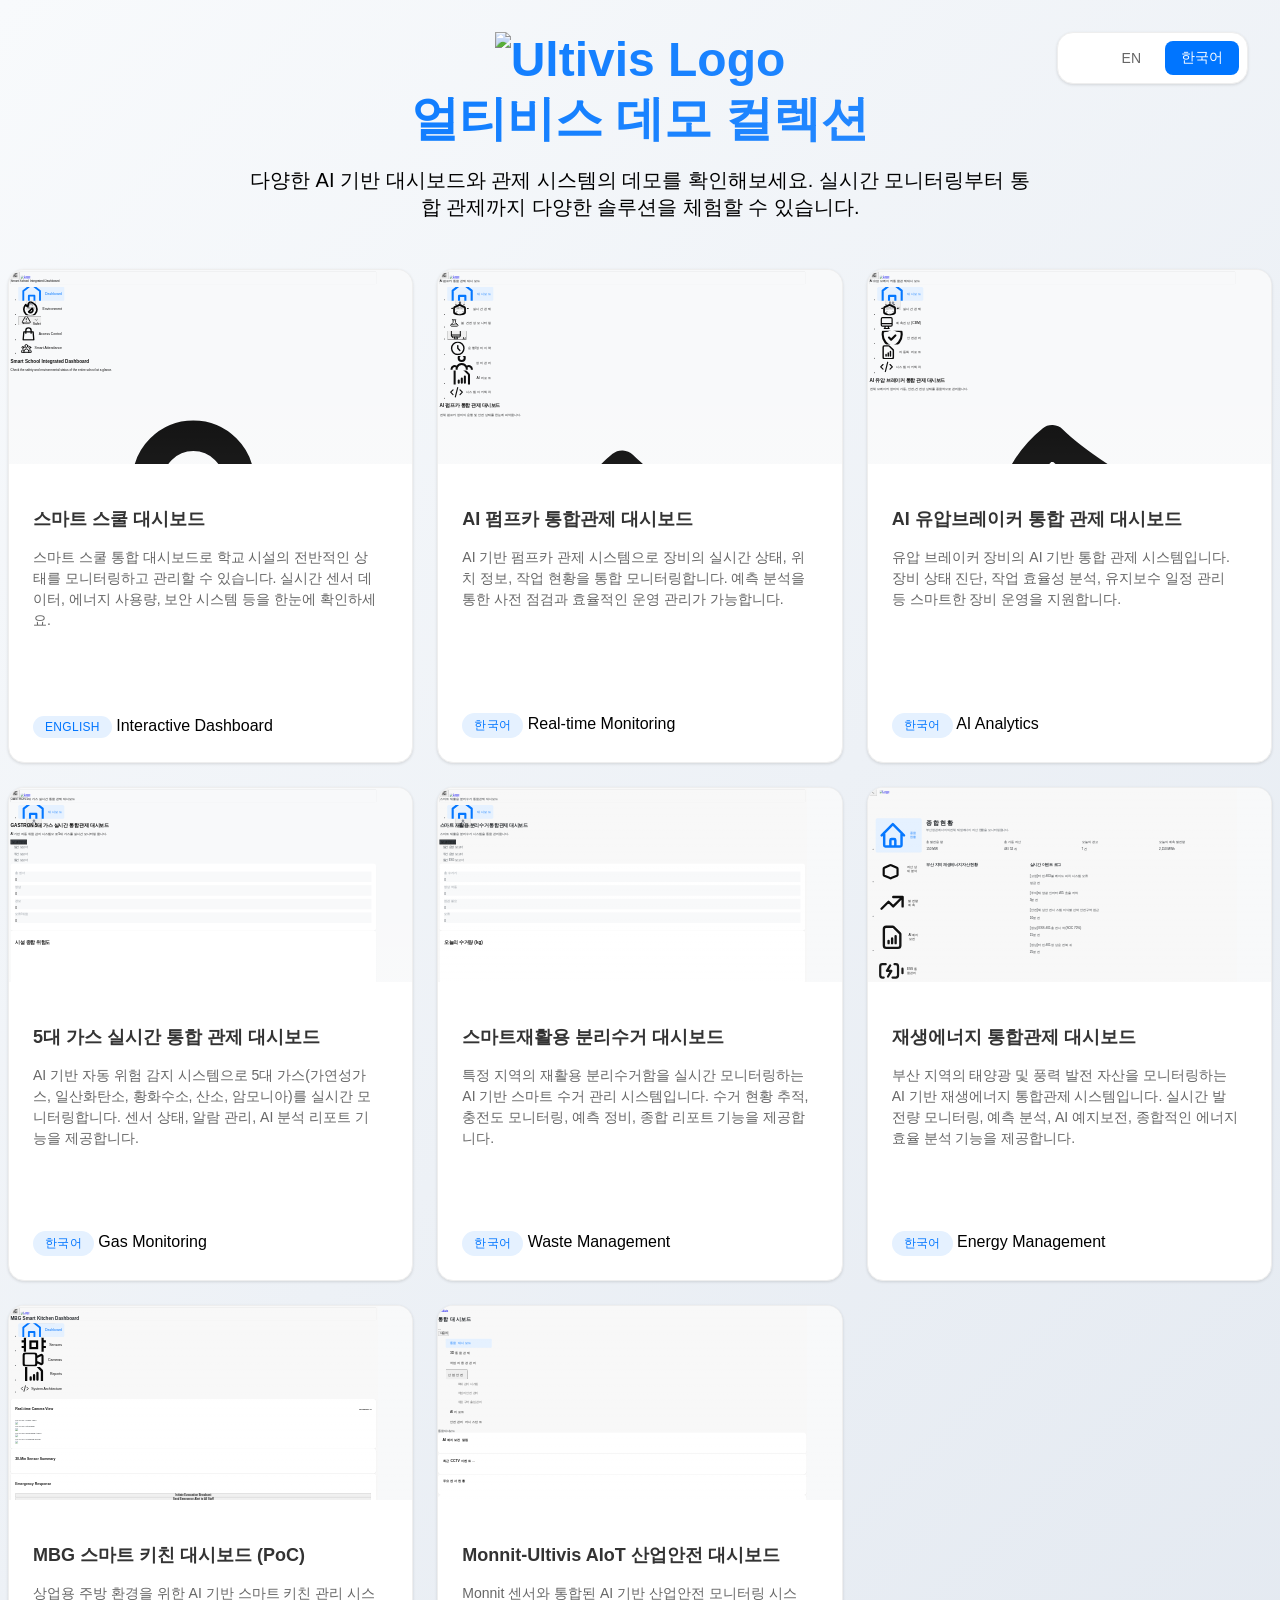
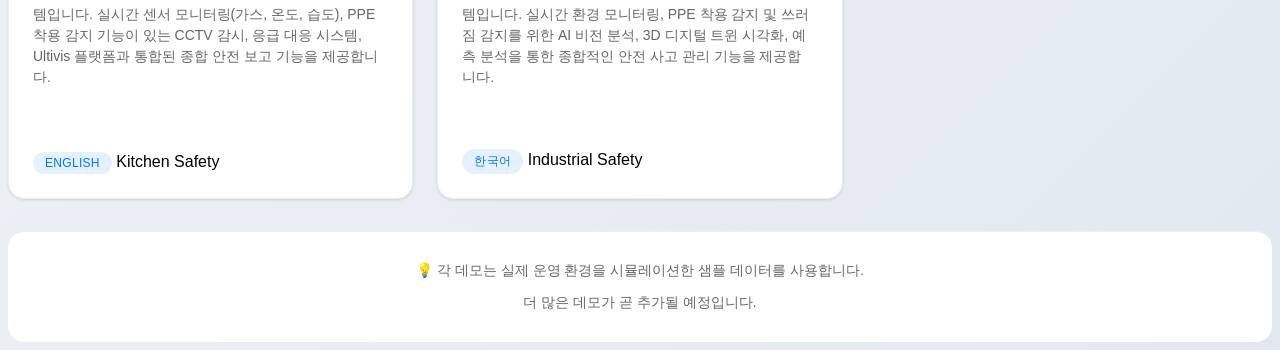
==== commit 091b2acb: "chore: 불필요 코드 정리 - 불필요 코드 정리 작업 수행" ====
--- a/index.html
+++ b/index.html
@@ -587,23 +587,21 @@
               <div>
                 <h3 class="demo-title text-gray-900 dark:text-white">
                   <span class="lang-en"
-                    >Ulsan Jung-gu Smart Recycling Collection Dashboard</span
+                    >Smart Recycling Collection Dashboard</span
                   >
-                  <span class="lang-ko"
-                    >울산 중구 스마트재활용 분리수거 대시보드</span
-                  >
+                  <span class="lang-ko">스마트재활용 분리수거 대시보드</span>
                 </h3>
                 <p class="demo-description text-gray-600 dark:text-gray-300">
                   <span class="lang-en">
                     AI-based smart waste collection management system for
-                    real-time monitoring of recycling collection machines in
-                    Ulsan Jung-gu. Features include collection status tracking,
+                    real-time monitoring of recycling collection machines.
+                    Features include collection status tracking,
                     fill level monitoring, predictive maintenance, and
                     comprehensive reporting.
                   </span>
                   <span class="lang-ko">
-                    울산 중구 지역의 재활용 분리수거함을 실시간 모니터링하는 AI
-                    기반 스마트 수거 관리 시스템입니다. 수거 현황 추적, 충전도
+                    특정 지역의 재활용 분리수거함을 실시간 모니터링하는 AI 기반
+                    스마트 수거 관리 시스템입니다. 수거 현황 추적, 충전도
                     모니터링, 예측 정비, 종합 리포트 기능을 제공합니다.
                   </span>
                 </p>
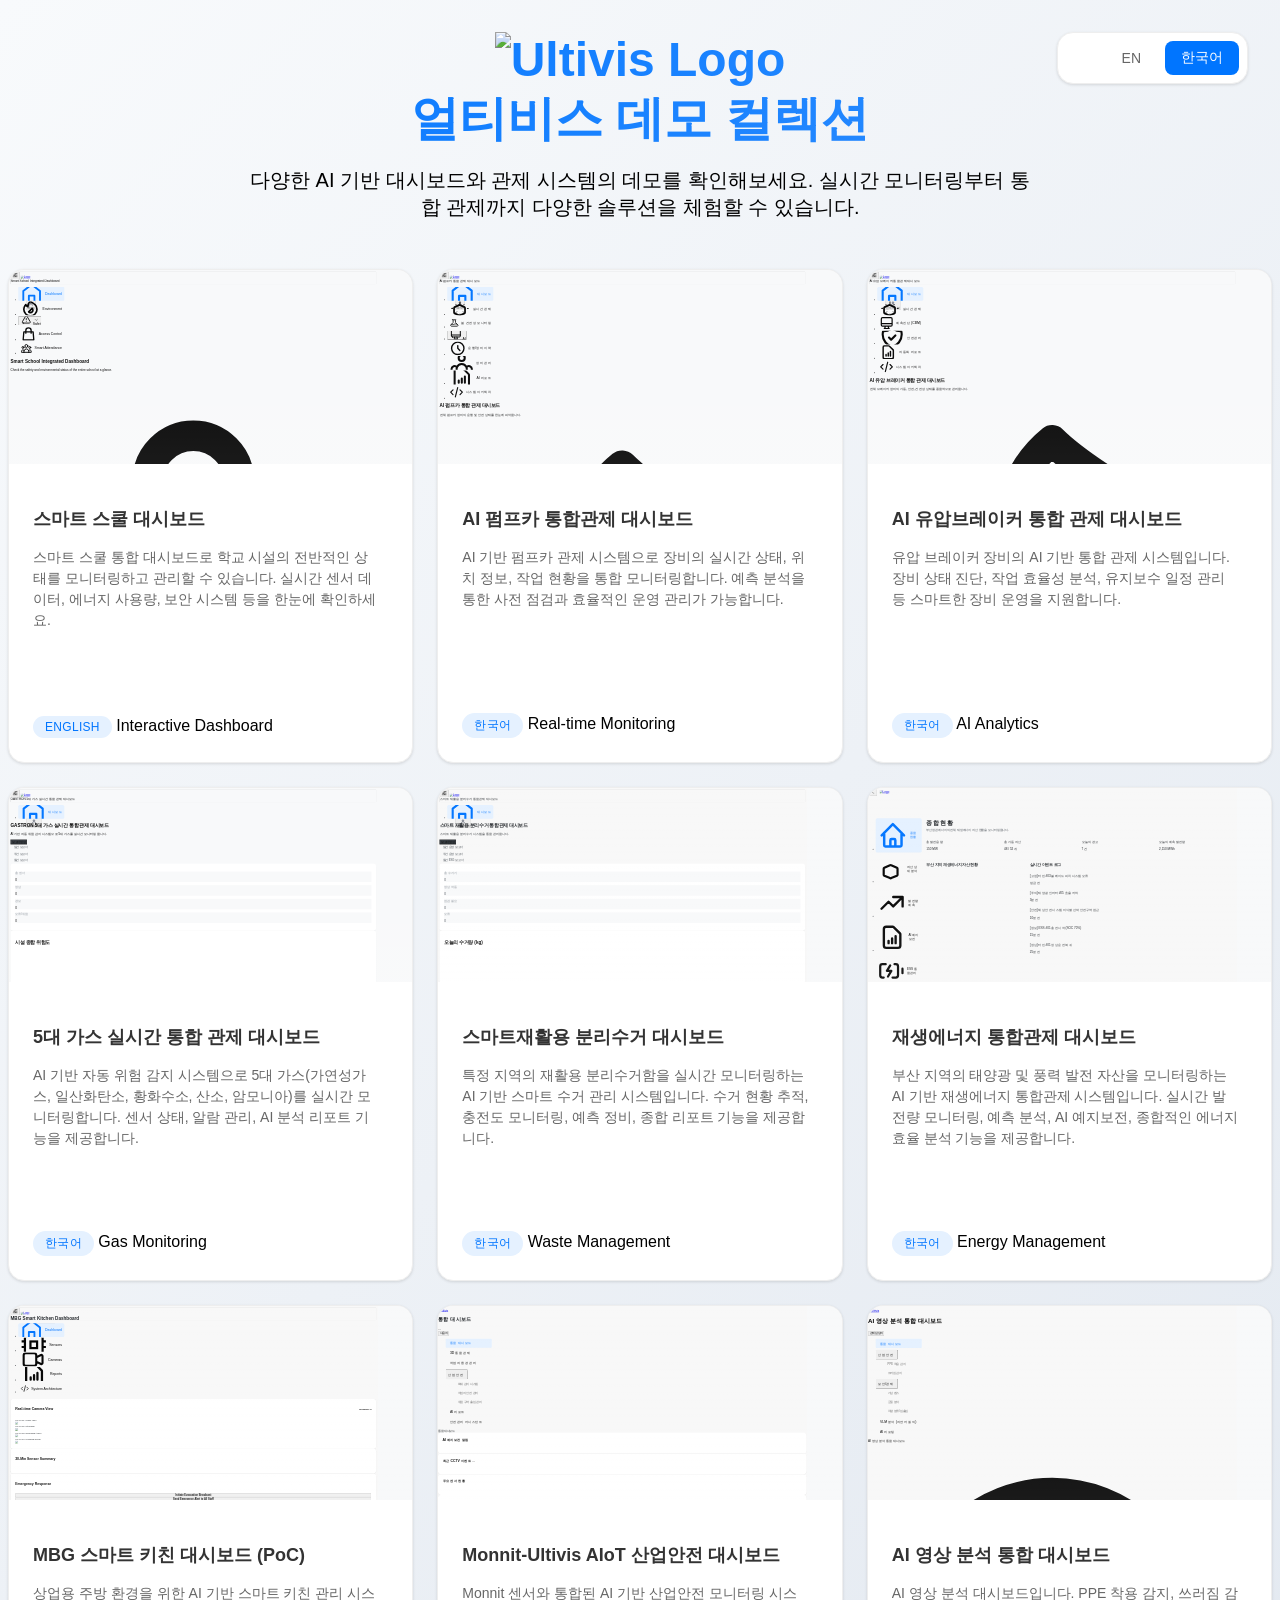
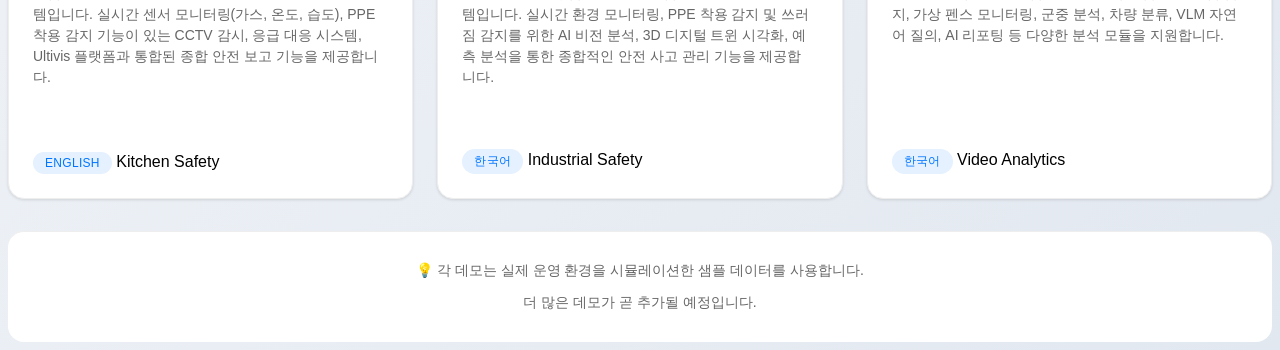
==== commit 510f0716: "feat: 데모페이지(9) 추가 - ai 영상 분석 데모 대시보드(09.html) 추가 - index.html에 해당 페이지로의 라우트 및 설명 추가 - readme.md 파일 업" ====
--- a/index.html
+++ b/index.html
@@ -1,5 +1,5 @@
 <!-- index.html -->
-<!doctype html>
+<!DOCTYPE html>
 <html lang="ko">
   <head>
     <meta charset="UTF-8" />
@@ -9,14 +9,14 @@
     <script src="https://cdn.tailwindcss.com"></script>
     <script>
       tailwind.config = {
-        darkMode: 'class',
+        darkMode: "class",
       };
     </script>
 
     <style>
       @font-face {
-        font-family: 'SUIT-Regular';
-        src: url('../SUIT-Regular.woff2') format('woff2');
+        font-family: "SUIT-Regular";
+        src: url("../SUIT-Regular.woff2") format("woff2");
         font-weight: 400;
         font-style: normal;
         font-display: swap;
@@ -53,13 +53,8 @@
       }
 
       body {
-        font-family:
-          'SUIT-Regular',
-          -apple-system,
-          BlinkMacSystemFont,
-          'Segoe UI',
-          Roboto,
-          sans-serif;
+        font-family: "SUIT-Regular", -apple-system, BlinkMacSystemFont,
+          "Segoe UI", Roboto, sans-serif;
         font-weight: 400;
         -webkit-font-smoothing: antialiased;
         -moz-osx-font-smoothing: grayscale;
@@ -595,9 +590,9 @@
                   <span class="lang-en">
                     AI-based smart waste collection management system for
                     real-time monitoring of recycling collection machines.
-                    Features include collection status tracking,
-                    fill level monitoring, predictive maintenance, and
-                    comprehensive reporting.
+                    Features include collection status tracking, fill level
+                    monitoring, predictive maintenance, and comprehensive
+                    reporting.
                   </span>
                   <span class="lang-ko">
                     특정 지역의 재활용 분리수거함을 실시간 모니터링하는 AI 기반
@@ -753,6 +748,50 @@
                 >
                 <span class="text-gray-400 dark:text-gray-500 text-xs"
                   >Industrial Safety</span
+                >
+              </div>
+            </div>
+          </a>
+        </div>
+
+        <!-- Demo 9: AI 영상 분석 통합 대시보드 -->
+        <div
+          class="demo-card dark:shadow-gray-900/20 border-gray-200 dark:border-gray-700 border bg-white shadow-lg dark:bg-[#333]"
+        >
+          <a href="./pages/09.html" class="demo-link">
+            <div class="demo-preview-container bg-gray-50 dark:bg-gray-900">
+              <iframe src="./pages/09.html" class="demo-preview"></iframe>
+              <div class="demo-preview-overlay"></div>
+            </div>
+            <div class="demo-card-content">
+              <div>
+                <h3 class="demo-title text-gray-900 dark:text-white">
+                  <span class="lang-en"
+                    >AI Video Analysis Integrated Dashboard</span
+                  >
+                  <span class="lang-ko">AI 영상 분석 통합 대시보드</span>
+                </h3>
+                <p class="demo-description text-gray-600 dark:text-gray-300">
+                  <span class="lang-en">
+                    AI video analysis dashboard. Features multiple analysis
+                    modules including PPE detection, fall detection, virtual
+                    fence monitoring, crowd analysis, vehicle classification,
+                    VLM natural language queries, and AI reportingsupport.
+                  </span>
+                  <span class="lang-ko">
+                    AI 영상 분석 대시보드입니다. PPE 착용 감지, 쓰러짐 감지,
+                    가상 펜스 모니터링, 군중 분석, 차량 분류, VLM 자연어 질의,
+                    AI 리포팅 등 다양한 분석 모듈을 지원합니다.
+                  </span>
+                </p>
+              </div>
+              <div class="flex items-center justify-between">
+                <span
+                  class="demo-badge bg-blue-50 text-blue-600 dark:bg-blue-900/30 dark:text-blue-400"
+                  >한국어</span
+                >
+                <span class="text-gray-400 dark:text-gray-500 text-xs"
+                  >Video Analytics</span
                 >
               </div>
             </div>
@@ -782,69 +821,69 @@
       // Language toggle functionality
       function switchLanguage(lang) {
         const body = document.body;
-        const btnEn = document.getElementById('btn-en');
-        const btnKo = document.getElementById('btn-ko');
-
-        if (lang === 'en') {
-          body.classList.add('english-mode');
-          btnEn.classList.add('active');
-          btnKo.classList.remove('active');
-          localStorage.setItem('language', 'en');
+        const btnEn = document.getElementById("btn-en");
+        const btnKo = document.getElementById("btn-ko");
+
+        if (lang === "en") {
+          body.classList.add("english-mode");
+          btnEn.classList.add("active");
+          btnKo.classList.remove("active");
+          localStorage.setItem("language", "en");
         } else {
-          body.classList.remove('english-mode');
-          btnKo.classList.add('active');
-          btnEn.classList.remove('active');
-          localStorage.setItem('language', 'ko');
+          body.classList.remove("english-mode");
+          btnKo.classList.add("active");
+          btnEn.classList.remove("active");
+          localStorage.setItem("language", "ko");
         }
       }
 
       // Initialize language from localStorage or default to Korean
-      document.addEventListener('DOMContentLoaded', function () {
-        const savedLang = localStorage.getItem('language') || 'ko';
+      document.addEventListener("DOMContentLoaded", function () {
+        const savedLang = localStorage.getItem("language") || "ko";
         switchLanguage(savedLang);
         initializeDarkMode();
       });
 
       // Dark Mode functionality
       function initializeDarkMode() {
-        const savedTheme = localStorage.getItem('dark');
+        const savedTheme = localStorage.getItem("dark");
         const isDark = savedTheme ? JSON.parse(savedTheme) : false;
 
         if (isDark) {
-          document.documentElement.classList.add('dark');
-          updateThemeIcon('moon');
+          document.documentElement.classList.add("dark");
+          updateThemeIcon("moon");
         } else {
-          document.documentElement.classList.remove('dark');
-          updateThemeIcon('sun');
+          document.documentElement.classList.remove("dark");
+          updateThemeIcon("sun");
         }
       }
 
       function toggleDarkMode() {
-        const isDark = document.documentElement.classList.contains('dark');
+        const isDark = document.documentElement.classList.contains("dark");
         const newTheme = !isDark;
 
-        localStorage.setItem('dark', JSON.stringify(newTheme));
+        localStorage.setItem("dark", JSON.stringify(newTheme));
 
         if (newTheme) {
-          document.documentElement.classList.add('dark');
-          updateThemeIcon('moon');
+          document.documentElement.classList.add("dark");
+          updateThemeIcon("moon");
         } else {
-          document.documentElement.classList.remove('dark');
-          updateThemeIcon('sun');
+          document.documentElement.classList.remove("dark");
+          updateThemeIcon("sun");
         }
       }
 
       function updateThemeIcon(iconType) {
-        const themeIcon = document.getElementById('theme-icon');
+        const themeIcon = document.getElementById("theme-icon");
         if (themeIcon) {
           const sunPath =
-            'M12 3v1m0 16v1m9-9h-1M4 12H3m15.364 6.364l-.707-.707M6.343 6.343l-.707-.707m12.728 0l-.707.707M6.343 17.657l-.707.707M16 12a4 4 0 11-8 0 4 4 0 018 0z';
+            "M12 3v1m0 16v1m9-9h-1M4 12H3m15.364 6.364l-.707-.707M6.343 6.343l-.707-.707m12.728 0l-.707.707M6.343 17.657l-.707.707M16 12a4 4 0 11-8 0 4 4 0 018 0z";
           const moonPath =
-            'M20.354 15.354A9 9 0 018.646 3.646 9.003 9.003 0 0012 21a9.003 9.003 0 008.354-5.646z';
+            "M20.354 15.354A9 9 0 018.646 3.646 9.003 9.003 0 0012 21a9.003 9.003 0 008.354-5.646z";
 
           themeIcon
-            .querySelector('path')
-            .setAttribute('d', iconType === 'sun' ? sunPath : moonPath);
+            .querySelector("path")
+            .setAttribute("d", iconType === "sun" ? sunPath : moonPath);
         }
       }
     </script>
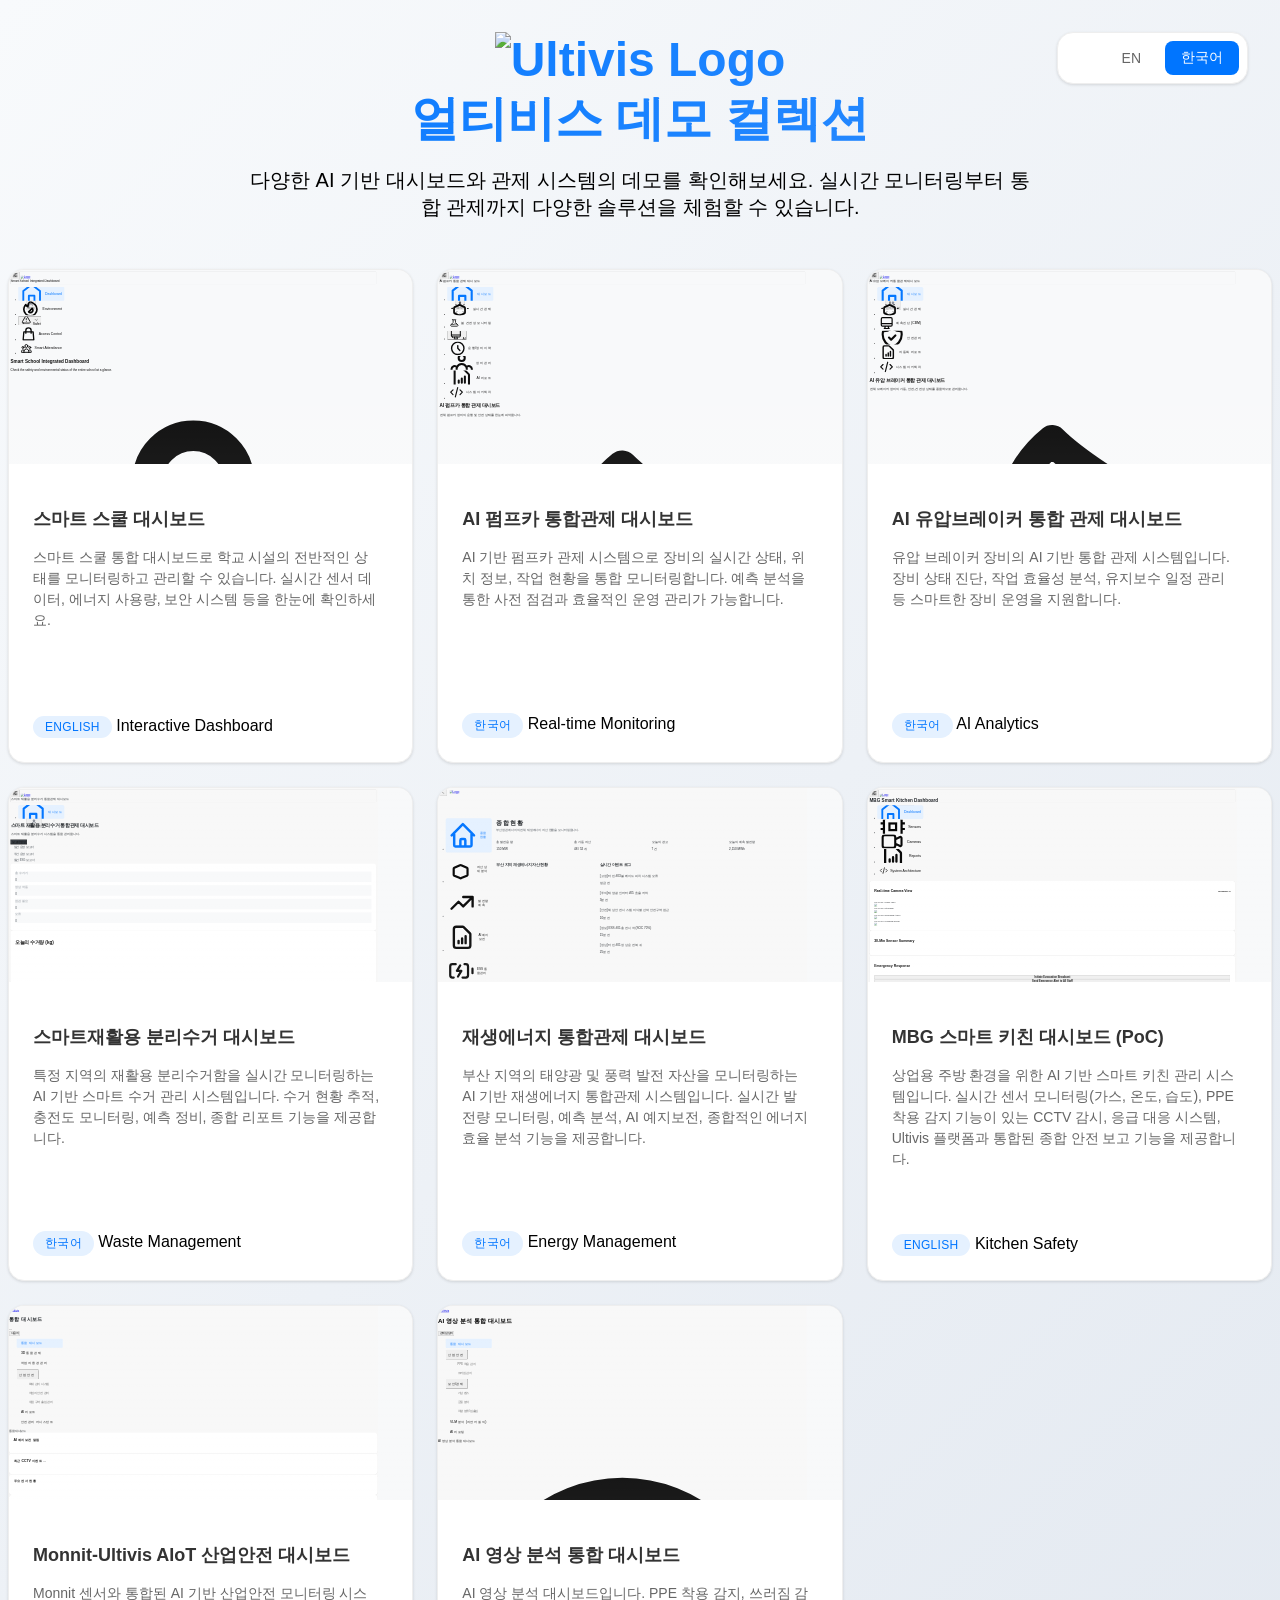
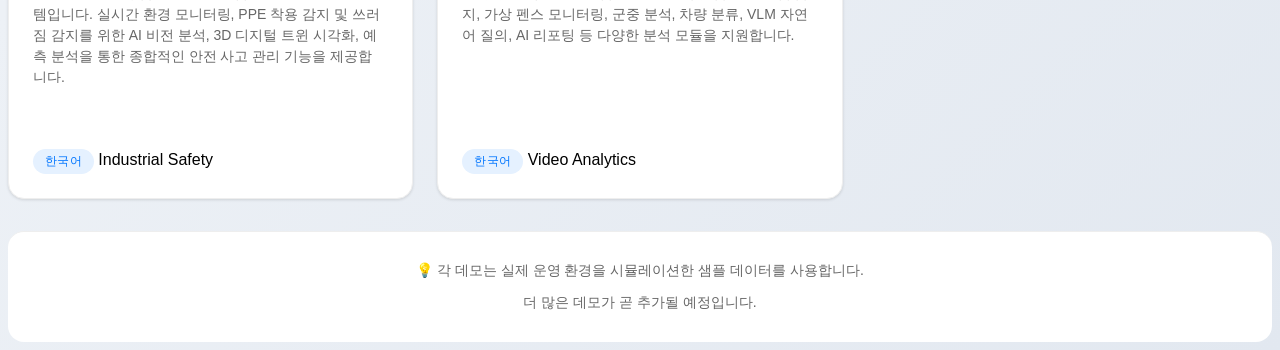
==== commit 47535995: "chore: 04 페이지(가스 관제) 제거 및 페이지 번호 재정렬 - 04.html(GASTRON 5대 가스 관제 대시보드) 삭제 - 05~09 페이지를 04~08로 번호 재정렬 " ====
--- a/index.html
+++ b/index.html
@@ -522,60 +522,13 @@
           </a>
         </div>
 
-        <!-- Demo 4: GASTRON 5대 가스 관제 -->
+        <!-- Demo 4: 스마트 재활용 분리수거 대시보드 -->
         <div
           class="demo-card dark:shadow-gray-900/20 border-gray-200 dark:border-gray-700 border bg-white shadow-lg dark:bg-[#333]"
         >
           <a href="./pages/04.html" class="demo-link">
             <div class="demo-preview-container bg-gray-50 dark:bg-gray-900">
               <iframe src="./pages/04.html" class="demo-preview"></iframe>
-              <div class="demo-preview-overlay"></div>
-            </div>
-            <div class="demo-card-content">
-              <div>
-                <h3 class="demo-title text-gray-900 dark:text-white">
-                  <span class="lang-en"
-                    >5-Gas Real-Time Integrated Control Dashboard</span
-                  >
-                  <span class="lang-ko"
-                    >5대 가스 실시간 통합 관제 대시보드</span
-                  >
-                </h3>
-                <p class="demo-description text-gray-600 dark:text-gray-300">
-                  <span class="lang-en">
-                    AI-based automatic hazard detection system for real-time
-                    monitoring of 5 gases (combustible gas, carbon monoxide,
-                    hydrogen sulfide, oxygen, ammonia). Provides sensor status,
-                    alarm management, and AI analysis report functions.
-                  </span>
-                  <span class="lang-ko">
-                    AI 기반 자동 위험 감지 시스템으로 5대 가스(가연성가스,
-                    일산화탄소, 황화수소, 산소, 암모니아)를 실시간
-                    모니터링합니다. 센서 상태, 알람 관리, AI 분석 리포트 기능을
-                    제공합니다.
-                  </span>
-                </p>
-              </div>
-              <div class="flex items-center justify-between">
-                <span
-                  class="demo-badge bg-blue-50 text-blue-600 dark:bg-blue-900/30 dark:text-blue-400"
-                  >한국어</span
-                >
-                <span class="text-gray-400 dark:text-gray-500 text-xs"
-                  >Gas Monitoring</span
-                >
-              </div>
-            </div>
-          </a>
-        </div>
-
-        <!-- Demo 5: 스마트 재활용 분리수거 대시보드 -->
-        <div
-          class="demo-card dark:shadow-gray-900/20 border-gray-200 dark:border-gray-700 border bg-white shadow-lg dark:bg-[#333]"
-        >
-          <a href="./pages/05.html" class="demo-link">
-            <div class="demo-preview-container bg-gray-50 dark:bg-gray-900">
-              <iframe src="./pages/05.html" class="demo-preview"></iframe>
               <div class="demo-preview-overlay"></div>
             </div>
             <div class="demo-card-content">
@@ -614,13 +567,13 @@
           </a>
         </div>
 
-        <!-- Demo 6: 재생에너지 통합관제 -->
+        <!-- Demo 5: 재생에너지 통합관제 -->
         <div
           class="demo-card dark:shadow-gray-900/20 border-gray-200 dark:border-gray-700 border bg-white shadow-lg dark:bg-[#333]"
         >
-          <a href="./pages/06.html" class="demo-link">
+          <a href="./pages/05.html" class="demo-link">
             <div class="demo-preview-container bg-gray-50 dark:bg-gray-900">
-              <iframe src="./pages/06.html" class="demo-preview"></iframe>
+              <iframe src="./pages/05.html" class="demo-preview"></iframe>
               <div class="demo-preview-overlay"></div>
             </div>
             <div class="demo-card-content">
@@ -660,13 +613,13 @@
           </a>
         </div>
 
-        <!-- Demo 7: MBG 스마트 키친 대시보드 -->
+        <!-- Demo 6: MBG 스마트 키친 대시보드 -->
         <div
           class="demo-card dark:shadow-gray-900/20 border-gray-200 dark:border-gray-700 border bg-white shadow-lg dark:bg-[#333]"
         >
-          <a href="./pages/07.html" class="demo-link">
+          <a href="./pages/06.html" class="demo-link">
             <div class="demo-preview-container bg-gray-50 dark:bg-gray-900">
-              <iframe src="./pages/07.html" class="demo-preview"></iframe>
+              <iframe src="./pages/06.html" class="demo-preview"></iframe>
               <div class="demo-preview-overlay"></div>
             </div>
             <div class="demo-card-content">
@@ -705,13 +658,13 @@
           </a>
         </div>
 
-        <!-- Demo 8: Monnit-Ultivis AIoT Safety Dashboard -->
+        <!-- Demo 7: Monnit-Ultivis AIoT Safety Dashboard -->
         <div
           class="demo-card dark:shadow-gray-900/20 border-gray-200 dark:border-gray-700 border bg-white shadow-lg dark:bg-[#333]"
         >
-          <a href="./pages/08.html" class="demo-link">
+          <a href="./pages/07.html" class="demo-link">
             <div class="demo-preview-container bg-gray-50 dark:bg-gray-900">
-              <iframe src="./pages/08.html" class="demo-preview"></iframe>
+              <iframe src="./pages/07.html" class="demo-preview"></iframe>
               <div class="demo-preview-overlay"></div>
             </div>
             <div class="demo-card-content">
@@ -754,13 +707,13 @@
           </a>
         </div>
 
-        <!-- Demo 9: AI 영상 분석 통합 대시보드 -->
+        <!-- Demo 8: AI 영상 분석 통합 대시보드 -->
         <div
           class="demo-card dark:shadow-gray-900/20 border-gray-200 dark:border-gray-700 border bg-white shadow-lg dark:bg-[#333]"
         >
-          <a href="./pages/09.html" class="demo-link">
+          <a href="./pages/08.html" class="demo-link">
             <div class="demo-preview-container bg-gray-50 dark:bg-gray-900">
-              <iframe src="./pages/09.html" class="demo-preview"></iframe>
+              <iframe src="./pages/08.html" class="demo-preview"></iframe>
               <div class="demo-preview-overlay"></div>
             </div>
             <div class="demo-card-content">
